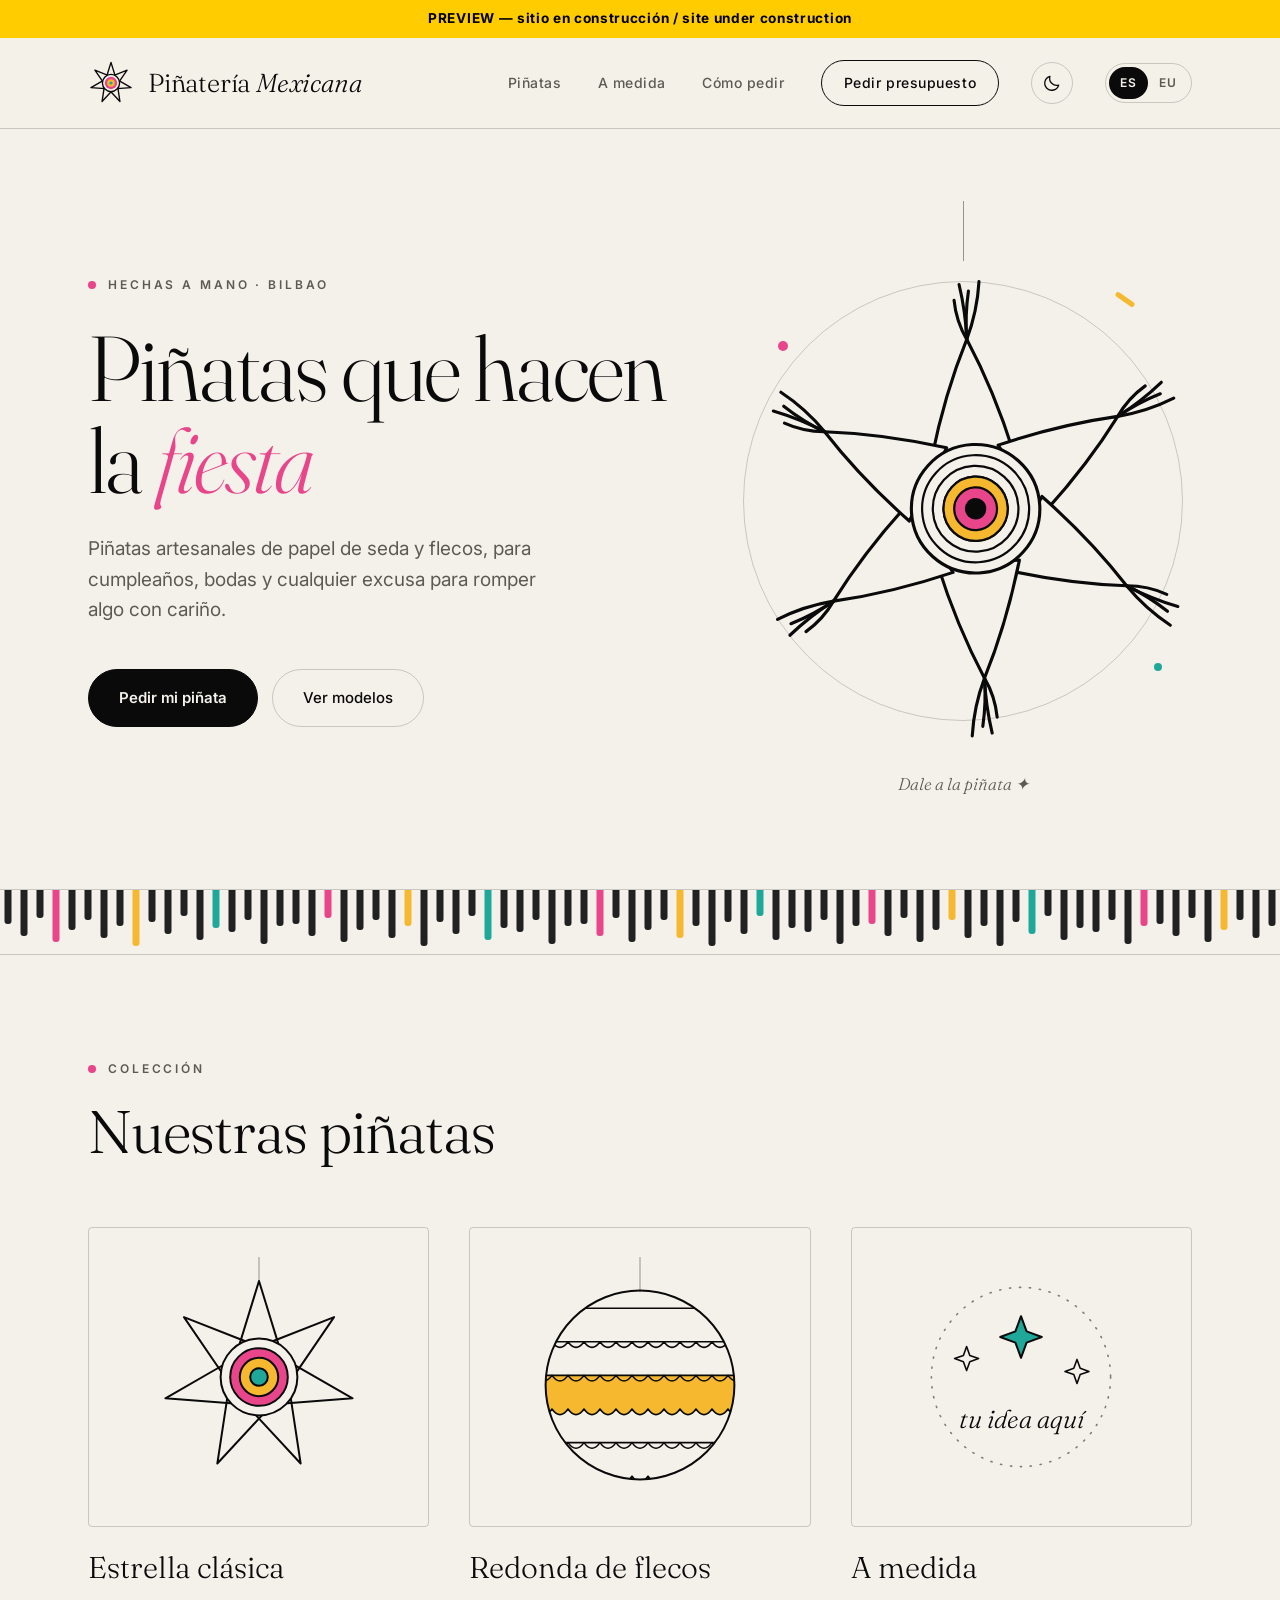
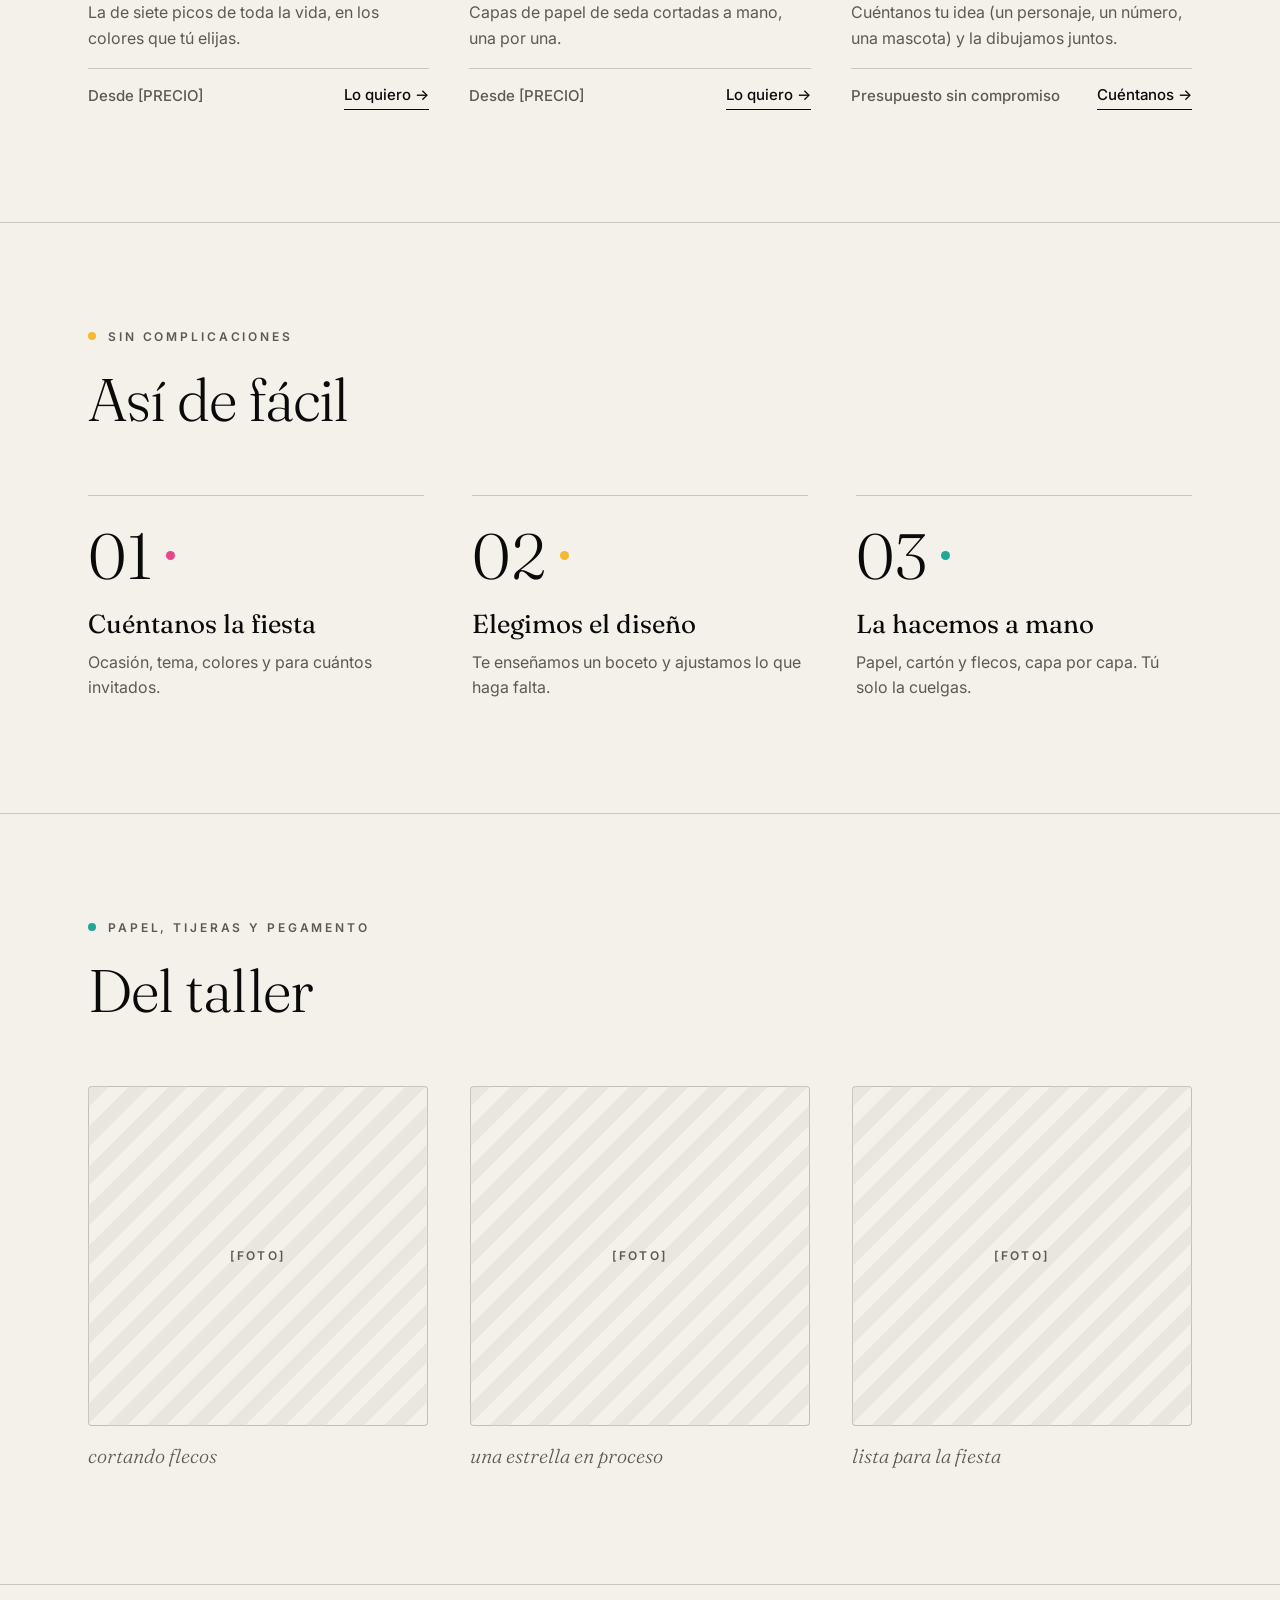
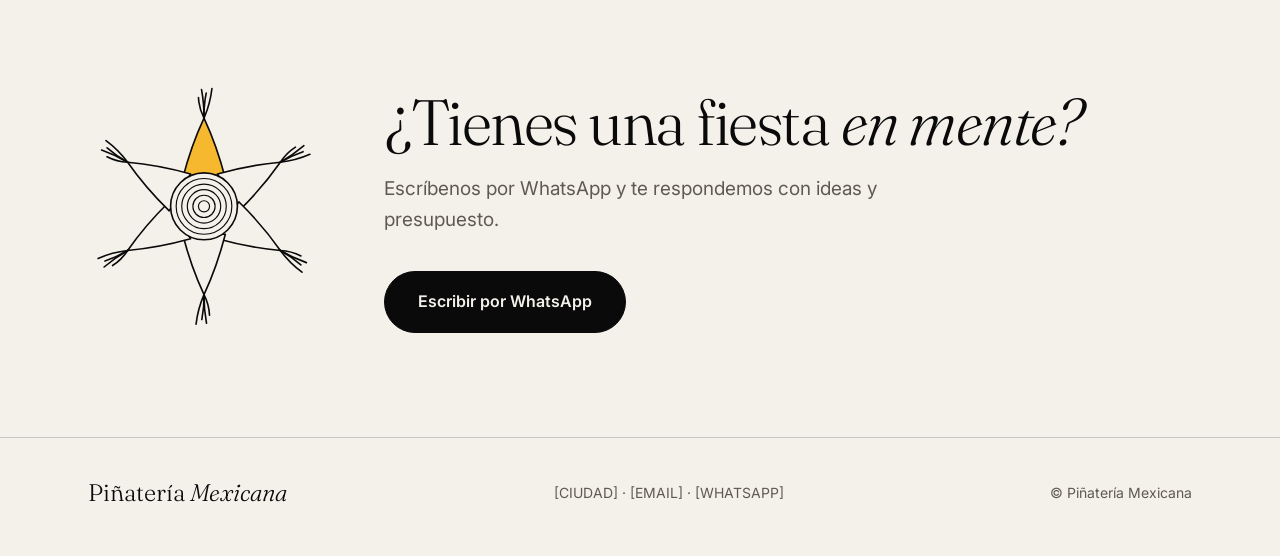
==== index.html @ 23158b3b "chore: default back to light theme, dark stays as opt-in toggle Client asked for the off-white backg" ====
<!DOCTYPE html>
<html lang="es">
<head>
  <meta charset="UTF-8" />
  <meta name="viewport" content="width=device-width, initial-scale=1.0" />
  <!-- PREVIEW: noindex until production domain is live -->
  <meta name="robots" content="noindex, nofollow" />
  <title data-i18n="meta.title">Piñatería Mexicana — Hechas a mano en Bilbao</title>
  <meta name="description" data-i18n-attr="content:meta.description" content="Piñatas artesanales de papel de seda y flecos, para cumpleaños, bodas y cualquier excusa para romper algo con cariño." />
  <link rel="preconnect" href="https://fonts.googleapis.com" />
  <link rel="preconnect" href="https://fonts.gstatic.com" crossorigin />
  <link href="https://fonts.googleapis.com/css2?family=Fraunces:ital,opsz,wght@0,9..144,300;0,9..144,400;1,9..144,300;1,9..144,400&amp;family=Inter:wght@400;500;600&amp;display=swap" rel="stylesheet" />
  <link rel="stylesheet" href="css/style.css" />
  <link rel="stylesheet" href="css/party-cursor.css" />
  <link rel="stylesheet" href="css/theme.css" />
  <meta name="theme-color" content="#f4f1ea" />
  <script src="js/theme.js"></script><!-- in <head> so the saved theme applies before first paint -->
  <link rel="stylesheet" href="css/lang-switch.css" />
</head>
<body>

  <!-- PREVIEW BANNER — remove before production deploy -->
  <div class="preview-banner">
    PREVIEW — sitio en construcción / site under construction
  </div>

  <!-- NAV -->
  <header class="site-header">
    <div class="wrap site-header__inner">
      <a class="brand" href="#inicio">
        <img class="brand__mark" src="img/logo-mark.svg" width="46" height="46" alt="" />
        <span class="brand__name" lang="es">Piñatería <em>Mexicana</em></span>
      </a>
      <div class="lang-switch" role="group" aria-label="Idioma" data-i18n-attr="aria-label:lang.label">
        <button type="button" class="lang-switch__btn" data-lang="es" lang="es" aria-label="Español" aria-pressed="true">ES</button>
        <button type="button" class="lang-switch__btn" data-lang="eu" lang="eu" aria-label="Euskara" aria-pressed="false">EU</button>
      </div>
      <button class="nav-toggle" data-i18n-attr="aria-label:nav.toggle" aria-label="Abrir menú" aria-expanded="false" aria-controls="main-nav">
        <span class="nav-toggle__bar"></span>
        <span class="nav-toggle__bar"></span>
        <span class="nav-toggle__bar"></span>
      </button>
      <nav id="main-nav" class="nav" data-i18n-attr="aria-label:nav.label" aria-label="Principal">
        <a class="nav__link" href="#pinatas" data-i18n="nav.pinatas">Piñatas</a>
        <a class="nav__link" href="#medida" data-i18n="nav.custom">A medida</a>
        <a class="nav__link" href="#como" data-i18n="nav.how">Cómo pedir</a>
        <a class="btn btn--outline" href="#contacto" data-i18n="nav.quote">Pedir presupuesto</a>
      </nav>
    </div>
  </header>

  <main>

    <!-- HERO -->
    <section id="inicio" class="hero">
      <div class="wrap hero__inner">
        <div class="hero__copy">
          <p class="eyebrow"><span class="dot dot--accent"></span><span data-i18n="hero.eyebrow">Hechas a mano · Bilbao</span></p>
          <h1 class="hero__title" data-i18n="hero.title">Piñatas que hacen la <em>fiesta</em></h1>
          <p class="hero__lead" data-i18n="hero.lead">Piñatas artesanales de papel de seda y flecos, para cumpleaños, bodas y cualquier excusa para romper algo con cariño.</p>
          <div class="hero__actions">
            <a class="btn btn--solid" href="#contacto" data-i18n="hero.cta">Pedir mi piñata</a>
            <a class="btn btn--ghost" href="#pinatas" data-i18n="hero.models">Ver modelos</a>
          </div>
        </div>
        <div class="hero__art" aria-hidden="true">
          <div class="hero__ring"></div>
          <div class="hero__string"></div>
          <img class="hero__pinata" src="img/pinata-hero.svg" alt="" />
          <span class="confetti confetti--pink"></span>
          <span class="confetti confetti--yellow"></span>
          <span class="confetti confetti--teal"></span>
        </div>
      </div>
    </section>

    <!-- FLECOS -->
    <div class="fringe" aria-hidden="true">
      <img src="img/flecos.svg" alt="" />
    </div>

    <!-- PRODUCTOS -->
    <section id="pinatas" class="section">
      <div class="wrap">
        <p class="eyebrow"><span class="dot dot--pink"></span><span data-i18n="products.eyebrow">Colección</span></p>
        <h2 class="section__title" data-i18n="products.title">Nuestras piñatas</h2>
        <div class="products">

          <article class="product">
            <div class="product__art"><img src="img/product-estrella.svg" width="240" height="240" data-i18n-attr="alt:product.star.alt" alt="Ilustración de una piñata de estrella de siete picos" /></div>
            <h3 class="product__name" data-i18n="product.star.name">Estrella clásica</h3>
            <p class="product__desc" data-i18n="product.star.desc">La de siete picos de toda la vida, en los colores que tú elijas.</p>
            <div class="product__foot">
              <span class="muted" data-i18n="price.from">Desde [PRECIO]</span>
              <a class="lnk lnk--underline" href="#contacto" data-i18n="product.want">Lo quiero →</a>
            </div>
          </article>

          <article class="product">
            <div class="product__art"><img src="img/product-flecos.svg" width="240" height="240" data-i18n-attr="alt:product.fringe.alt" alt="Ilustración de una piñata redonda de flecos" /></div>
            <h3 class="product__name" data-i18n="product.fringe.name">Redonda de flecos</h3>
            <p class="product__desc" data-i18n="product.fringe.desc">Capas de papel de seda cortadas a mano, una por una.</p>
            <div class="product__foot">
              <span class="muted" data-i18n="price.from">Desde [PRECIO]</span>
              <a class="lnk lnk--underline" href="#contacto" data-i18n="product.want">Lo quiero →</a>
            </div>
          </article>

          <article id="medida" class="product">
            <div class="product__art product__art--inline">
              <svg viewBox="0 0 300 300" aria-hidden="true"><circle cx="150" cy="150" r="112" fill="none" stroke="#F4F1EA" stroke-opacity=".5" stroke-width="2" stroke-dasharray="1.5 11" stroke-linecap="round"></circle><path d="M150 74 l7 19 l19 7 l-19 7 l-7 19 l-7 -19 l-19 -7 l19 -7 Z" fill="#1FA79A" stroke="#F4F1EA" stroke-width="2.5" stroke-linejoin="round"></path><path d="M82 112 l4 11 l11 4 l-11 4 l-4 11 l-4 -11 l-11 -4 l11 -4 Z" fill="none" stroke="#F4F1EA" stroke-width="2" stroke-linejoin="round"></path><path d="M220 128 l4 11 l11 4 l-11 4 l-4 11 l-4 -11 l-11 -4 l11 -4 Z" fill="none" stroke="#F4F1EA" stroke-width="2" stroke-linejoin="round"></path><text data-i18n="product.custom.art" x="150" y="214" text-anchor="middle" font-family="'Fraunces',Georgia,serif" font-style="italic" font-weight="300" font-size="32" fill="#F4F1EA">tu idea aquí</text></svg>
            </div>
            <h3 class="product__name" data-i18n="product.custom.name">A medida</h3>
            <p class="product__desc" data-i18n="product.custom.desc">Cuéntanos tu idea (un personaje, un número, una mascota) y la dibujamos juntos.</p>
            <div class="product__foot">
              <span class="muted" data-i18n="product.custom.note">Presupuesto sin compromiso</span>
              <a class="lnk lnk--underline" href="#contacto" data-i18n="product.custom.cta">Cuéntanos →</a>
            </div>
          </article>

        </div>
      </div>
    </section>

    <!-- COMO PEDIR -->
    <section id="como" class="section section--ruled">
      <div class="wrap">
        <p class="eyebrow"><span class="dot dot--yellow"></span><span data-i18n="how.eyebrow">Sin complicaciones</span></p>
        <h2 class="section__title" data-i18n="how.title">Así de fácil</h2>
        <ol class="steps">
          <li class="step">
            <div class="step__head"><span class="step__num">01</span><span class="dot dot--pink dot--lg"></span></div>
            <h3 class="step__title" data-i18n="how.1.title">Cuéntanos la fiesta</h3>
            <p class="step__desc" data-i18n="how.1.desc">Ocasión, tema, colores y para cuántos invitados.</p>
          </li>
          <li class="step">
            <div class="step__head"><span class="step__num">02</span><span class="dot dot--yellow dot--lg"></span></div>
            <h3 class="step__title" data-i18n="how.2.title">Elegimos el diseño</h3>
            <p class="step__desc" data-i18n="how.2.desc">Te enseñamos un boceto y ajustamos lo que haga falta.</p>
          </li>
          <li class="step">
            <div class="step__head"><span class="step__num">03</span><span class="dot dot--teal dot--lg"></span></div>
            <h3 class="step__title" data-i18n="how.3.title">La hacemos a mano</h3>
            <p class="step__desc" data-i18n="how.3.desc">Papel, cartón y flecos, capa por capa. Tú solo la cuelgas.</p>
          </li>
        </ol>
      </div>
    </section>

    <!-- TALLER -->
    <section id="taller" class="section section--ruled">
      <div class="wrap">
        <p class="eyebrow"><span class="dot dot--teal"></span><span data-i18n="workshop.eyebrow">Papel, tijeras y pegamento</span></p>
        <h2 class="section__title" data-i18n="workshop.title">Del taller</h2>
        <div class="workshop">
          <figure class="shot">
            <div class="shot__ph">[FOTO]</div>
            <figcaption data-i18n="workshop.1">cortando flecos</figcaption>
          </figure>
          <figure class="shot">
            <div class="shot__ph">[FOTO]</div>
            <figcaption data-i18n="workshop.2">una estrella en proceso</figcaption>
          </figure>
          <figure class="shot">
            <div class="shot__ph">[FOTO]</div>
            <figcaption data-i18n="workshop.3">lista para la fiesta</figcaption>
          </figure>
        </div>
      </div>
    </section>

    <!-- CTA -->
    <section id="contacto" class="cta">
      <div class="wrap cta__inner">
        <img class="cta__art" src="img/pinata-cta.svg" alt="" />
        <div class="cta__copy">
          <h2 class="cta__title" data-i18n="cta.title">¿Tienes una fiesta <em>en mente?</em></h2>
          <p class="cta__lead" data-i18n="cta.lead">Escríbenos por WhatsApp y te respondemos con ideas y presupuesto.</p>
          <!-- TODO: point at https://wa.me/<numero> once the WhatsApp number is confirmed; contact form comes with the PHP phase -->
          <a class="btn btn--solid btn--lg" href="#contacto" data-i18n="cta.button">Escribir por WhatsApp</a>
        </div>
      </div>
    </section>

  </main>

  <!-- FOOTER -->
  <footer class="site-footer">
    <div class="wrap site-footer__inner">
      <span class="site-footer__brand" lang="es">Piñatería <em>Mexicana</em></span>
      <span>[CIUDAD] · [EMAIL] · [WHATSAPP]</span>
      <span>&copy; Piñatería Mexicana</span>
    </div>
  </footer>

  <script src="js/main.js"></script>
  <script src="js/lang/es.js"></script>
  <script src="js/lang/eu.js"></script>
  <script src="js/i18n.js"></script>
  <script src="js/party-cursor.js"></script>
</body>
</html>
---- css/style.css ----
/* pinatas_landing — styles
   Translated from the "Landing page" board of the Piñata Paper & Fringe design canvas. */

:root {
  /* Light "paper" theme is the default; dark is opt-in via
     <html data-theme="dark"> (see js/theme.js + css/theme.css). */
  color-scheme: light;
  --bg: #f4f1ea;
  --ink: #0a0a0b;
  --muted: #5e5a53;
  --line: rgba(10, 10, 11, 0.18);
  --header-bg: rgba(244, 241, 234, 0.78);
  --header-bg-scrolled: rgba(244, 241, 234, 0.94);
  --stripe: rgba(10, 10, 11, 0.045);

  --pink: #e8458b;
  --yellow: #f5b82e;
  --teal: #1fa79a;
  --accent: var(--pink); /* tweakable: pink | yellow | teal | #7b5cd6 */

  --serif: "Fraunces", Georgia, serif;
  --sans: "Inter", sans-serif;

  --gutter: 48px;
  --maxw: 1200px;
}

:root[data-theme="dark"] {
  color-scheme: dark;
  --bg: #0a0a0b;
  --ink: #f4f1ea;
  --muted: #a6a29a;
  --line: rgba(244, 241, 234, 0.18);
  --header-bg: rgba(10, 10, 11, 0.72);
  --header-bg-scrolled: rgba(10, 10, 11, 0.92);
  --stripe: rgba(244, 241, 234, 0.04);
}

*, *::before, *::after {
  box-sizing: border-box;
  margin: 0;
  padding: 0;
}

html {
  -webkit-text-size-adjust: 100%;
}

@media (prefers-reduced-motion: no-preference) {
  html { scroll-behavior: smooth; }
}

body {
  background: var(--bg);
  color: var(--ink);
  font-family: var(--sans);
  font-size: 17px;
  line-height: 1.6;
  overflow-x: hidden;
  -webkit-font-smoothing: antialiased;
}

img, svg { display: block; }
a { color: inherit; }
em { font-style: italic; }
ol { list-style: none; }

:focus-visible {
  outline: 2px solid var(--accent);
  outline-offset: 3px;
}

::selection {
  background: var(--ink);
  color: var(--bg);
}

.wrap {
  max-width: var(--maxw);
  margin: 0 auto;
  padding-left: var(--gutter);
  padding-right: var(--gutter);
}

.muted { color: var(--muted); }

/* Preview banner — remove on production deploy */
.preview-banner {
  background: #ffcc00;
  color: #000;
  text-align: center;
  padding: 0.5rem;
  font-size: 0.85rem;
  font-weight: bold;
  letter-spacing: 0.05em;
}

/* ---------- Buttons & links ---------- */

.btn {
  display: inline-block;
  text-decoration: none;
  border-radius: 999px;
  border: 1px solid transparent;
  transition: opacity 0.15s ease;
}
.btn:hover { opacity: 0.78; }

.btn--solid {
  background: var(--ink);
  border-color: var(--ink);
  color: var(--bg);
  font-weight: 600;
  font-size: 15px;
  padding: 16px 30px;
}
.btn--solid.btn--lg {
  font-size: 16px;
  padding: 17px 33px;
}
.btn--ghost {
  border-color: var(--line);
  color: var(--ink);
  font-weight: 500;
  font-size: 15px;
  padding: 16px 30px;
}
.btn--outline {
  border-color: var(--ink);
  color: var(--ink);
  padding: 11px 22px;
}

.lnk { text-decoration: none; }
.lnk:hover { color: var(--ink); }
.lnk--underline {
  border-bottom: 1px solid var(--ink);
  padding-bottom: 2px;
}

/* ---------- Small shared bits ---------- */

.eyebrow {
  display: flex;
  align-items: center;
  gap: 12px;
  font-weight: 600;
  font-size: 12px;
  letter-spacing: 0.24em;
  text-transform: uppercase;
  color: var(--muted);
}

.dot {
  flex: none;
  width: 8px;
  height: 8px;
  border-radius: 50%;
}
.dot--lg { width: 9px; height: 9px; }
.dot--accent { background: var(--accent); }
.dot--pink { background: var(--pink); }
.dot--yellow { background: var(--yellow); }
.dot--teal { background: var(--teal); }

/* ---------- Header / nav ---------- */

.site-header {
  position: sticky;
  top: 0;
  z-index: 100;
  border-bottom: 1px solid var(--line);
  background: var(--header-bg);
  backdrop-filter: blur(14px) saturate(160%);
  -webkit-backdrop-filter: blur(14px) saturate(160%);
  transition: background 0.3s ease, box-shadow 0.3s ease;
}
.site-header.is-scrolled {
  background: var(--header-bg-scrolled);
  box-shadow: 0 1px 0 var(--line);
}

.nav-toggle { display: none; }

.site-header__inner {
  padding-top: 22px;
  padding-bottom: 22px;
  display: flex;
  flex-wrap: wrap;
  align-items: center;
  justify-content: space-between;
  gap: 16px 32px;
}

.brand {
  display: flex;
  align-items: center;
  gap: 14px;
  text-decoration: none;
}
.brand__mark { width: 46px; height: 46px; }
.brand__name {
  font-family: var(--serif);
  font-weight: 300;
  font-size: 26px;
  line-height: 1;
  letter-spacing: -0.2px;
}

.nav {
  display: flex;
  flex-wrap: wrap;
  align-items: center;
  gap: 8px 36px;
  font-weight: 500;
  font-size: 14px;
  letter-spacing: 0.04em;
}
.nav__link {
  text-decoration: none;
  color: var(--muted);
  padding: 10px 0;
}
.nav__link:hover { color: var(--ink); }

/* ---------- Hero ---------- */

.hero__inner {
  padding-top: 72px;
  padding-bottom: 88px;
  display: flex;
  flex-wrap: wrap;
  align-items: center;
  gap: 48px;
}

.hero__copy {
  flex: 1 1 520px;
  min-width: 0;
}

.hero__title {
  margin: 28px 0;
  font-family: var(--serif);
  font-weight: 300;
  font-size: clamp(52px, 7.2vw, 92px);
  line-height: 1;
  letter-spacing: -2px;
}
.hero__title em { color: var(--accent); }

.hero__lead {
  margin-bottom: 44px;
  max-width: 470px;
  font-size: 19px;
  color: var(--muted);
}

.hero__actions {
  display: flex;
  flex-wrap: wrap;
  gap: 14px;
}

.hero__art {
  flex: 1 1 380px;
  min-width: min(320px, 100%);
  position: relative;
  height: 600px;
  display: flex;
  align-items: center;
  justify-content: center;
}

.hero__ring {
  position: absolute;
  left: 50%;
  top: 50%;
  width: 440px;
  height: 440px;
  max-width: 100%;
  transform: translate(-50%, -50%);
  border-radius: 50%;
  border: 1px solid var(--line);
}

.hero__string {
  position: absolute;
  left: 50%;
  top: 0;
  width: 1px;
  height: 60px;
  background: var(--ink);
  opacity: 0.4;
}

.hero__pinata {
  position: relative;
  height: 500px;
  width: auto;
  margin-top: 34px;
  transform: rotate(-3deg);
  transform-origin: 50% 0;
}

.confetti { position: absolute; }
.confetti--pink {
  left: 44px;
  top: 140px;
  width: 10px;
  height: 10px;
  border-radius: 50%;
  background: var(--pink);
}
.confetti--yellow {
  right: 56px;
  top: 96px;
  width: 22px;
  height: 5px;
  border-radius: 3px;
  background: var(--yellow);
  transform: rotate(35deg);
}
.confetti--teal {
  right: 30px;
  bottom: 130px;
  width: 8px;
  height: 8px;
  border-radius: 50%;
  background: var(--teal);
}

/* ---------- Fringe divider ---------- */

.fringe {
  line-height: 0;
  border-top: 1px solid var(--line);
  border-bottom: 1px solid var(--line);
}
.fringe img {
  width: 100%;
  height: 64px;
}

/* ---------- Sections ---------- */

.section { padding: 104px 0 112px; }
.section--ruled { border-top: 1px solid var(--line); }

.section__title {
  margin: 22px 0 64px;
  font-family: var(--serif);
  font-weight: 300;
  font-size: clamp(40px, 4.7vw, 60px);
  line-height: 1.05;
  letter-spacing: -1px;
}

/* Products */

.products {
  display: grid;
  grid-template-columns: repeat(auto-fit, minmax(min(300px, 100%), 1fr));
  gap: 40px;
}

.product {
  display: flex;
  flex-direction: column;
  gap: 16px;
}

.product__art {
  height: 300px;
  border: 1px solid var(--line);
  border-radius: 4px;
  display: flex;
  align-items: center;
  justify-content: center;
  overflow: hidden;
}
.product__art img,
.product__art svg {
  width: 240px;
  height: 240px;
}

.product__name {
  margin-top: 8px;
  font-family: var(--serif);
  font-weight: 300;
  font-size: 30px;
  line-height: 1.1;
}

.product__desc {
  flex: 1;
  color: var(--muted);
  font-size: 16px;
}

.product__foot {
  display: flex;
  flex-wrap: wrap;
  align-items: center;
  justify-content: space-between;
  gap: 12px;
  font-weight: 500;
  font-size: 15px;
  padding-top: 14px;
  border-top: 1px solid var(--line);
}

/* How to order */

.steps {
  display: grid;
  grid-template-columns: repeat(auto-fit, minmax(min(260px, 100%), 1fr));
  gap: 48px;
}

.step {
  border-top: 1px solid var(--line);
  padding-top: 28px;
}
.step__head {
  display: flex;
  align-items: center;
  gap: 14px;
  margin-bottom: 22px;
}
.step__num {
  font-family: var(--serif);
  font-weight: 300;
  font-size: 64px;
  line-height: 1;
}
.step__title {
  margin-bottom: 10px;
  font-family: var(--serif);
  font-weight: 400;
  font-size: 26px;
  line-height: 1.15;
}
.step__desc {
  color: var(--muted);
  font-size: 16px;
}

/* Workshop */

.workshop {
  display: flex;
  flex-wrap: wrap;
  justify-content: space-between;
  gap: 40px;
}

.shot {
  width: 340px;
  max-width: 100%;
}
.shot__ph {
  aspect-ratio: 1;
  border: 1px solid var(--line);
  border-radius: 4px;
  background: repeating-linear-gradient(
    135deg,
    var(--stripe) 0 14px,
    transparent 14px 28px
  );
  display: flex;
  align-items: center;
  justify-content: center;
  font-weight: 600;
  font-size: 12px;
  letter-spacing: 0.2em;
  color: var(--muted);
}
.shot figcaption {
  margin-top: 14px;
  font-family: var(--serif);
  font-style: italic;
  font-weight: 300;
  font-size: 20px;
  color: var(--muted);
}

/* ---------- CTA ---------- */

.cta { border-top: 1px solid var(--line); }

.cta__inner {
  padding-top: 96px;
  padding-bottom: 96px;
  display: flex;
  flex-wrap: wrap;
  align-items: center;
  gap: 48px 64px;
}

.cta__art {
  flex: none;
  height: 260px;
  width: auto;
}

.cta__copy {
  flex: 1 1 420px;
  min-width: 0;
}

.cta__title {
  margin-bottom: 20px;
  font-family: var(--serif);
  font-weight: 300;
  font-size: clamp(42px, 5vw, 64px);
  line-height: 1.02;
  letter-spacing: -1.5px;
}

.cta__lead {
  margin-bottom: 36px;
  max-width: 520px;
  font-size: 19px;
  color: var(--muted);
}

/* ---------- Footer ---------- */

.site-footer { border-top: 1px solid var(--line); }

.site-footer__inner {
  padding-top: 36px;
  padding-bottom: 44px;
  display: flex;
  flex-wrap: wrap;
  align-items: center;
  justify-content: space-between;
  gap: 16px 32px;
  font-size: 14px;
  color: var(--muted);
}
.site-footer__brand {
  font-family: var(--serif);
  font-weight: 300;
  font-size: 24px;
  color: var(--ink);
}

/* ---------- Small screens ---------- */

@media (max-width: 640px) {
  :root { --gutter: 24px; }

  .nav-toggle {
    display: flex;
    flex-direction: column;
    justify-content: space-between;
    width: 28px;
    height: 20px;
    background: none;
    border: none;
    cursor: pointer;
    padding: 0;
    z-index: 101;
  }
  .nav-toggle__bar {
    display: block;
    width: 100%;
    height: 2px;
    background: var(--ink);
    border-radius: 2px;
    transition: transform 0.25s ease, opacity 0.2s ease;
    transform-origin: center;
  }
  .nav-toggle[aria-expanded="true"] .nav-toggle__bar:nth-child(1) {
    transform: translateY(9px) rotate(45deg);
  }
  .nav-toggle[aria-expanded="true"] .nav-toggle__bar:nth-child(2) {
    opacity: 0;
    transform: scaleX(0);
  }
  .nav-toggle[aria-expanded="true"] .nav-toggle__bar:nth-child(3) {
    transform: translateY(-9px) rotate(-45deg);
  }

  #main-nav {
    display: flex;
    flex-direction: column;
    align-items: flex-start;
    gap: 4px;
    width: 100%;
    max-height: 0;
    overflow: hidden;
    transition: max-height 0.35s cubic-bezier(0.4, 0, 0.2, 1), padding 0.35s ease;
    padding: 0;
    border-top: 1px solid transparent;
  }
  #main-nav.is-open {
    max-height: 320px;
    padding: 16px 0 8px;
    border-top-color: var(--line);
  }
  #main-nav .nav__link {
    font-size: 18px;
    padding: 10px 0;
  }
  #main-nav .btn--outline {
    margin-top: 8px;
    align-self: stretch;
    text-align: center;
  }

  .hero__inner { padding-top: 48px; padding-bottom: 64px; }
  .hero__art { height: 460px; }
  .hero__ring { width: 320px; height: 320px; }
  .hero__pinata { height: 360px; margin-top: 24px; }
  .confetti--pink { left: 12px; }
  .confetti--yellow { right: 16px; }
  .confetti--teal { right: 8px; }

  .section { padding: 72px 0 80px; }
  .section__title { margin-bottom: 40px; }
  .cta__inner { padding-top: 64px; padding-bottom: 64px; }
}
---- css/party-cursor.css ----
/* Party cursor + piñata stick — EXPERIMENT (feat/pinata-stick-cursor).
   Pairs with js/party-cursor.js. To remove: delete this file, the JS file,
   img/cursor-*.svg and the two tags in index.html. */

/* ---------- Custom cursors (mouse only; JS adds body.party-on) ---------- */

body.party-on:not(.party-native),
body.party-on:not(.party-native) * {
  cursor: none !important;
}

.party-cone,
.party-stick {
  position: fixed;
  left: 0;
  top: 0;
  z-index: 9999;
  pointer-events: none;
  opacity: 0;
  transition: opacity 0.12s;
  will-change: transform;
}

/* party cone: hotspot is the pompom at the tip */
.party-cone img {
  position: absolute;
  left: -22px;
  top: -5px;
  max-width: none;
  transition: scale 0.15s;
}
.party-cone.is-hot img { scale: 1.2; }

body.party-on .party-cone { opacity: 1; }
body.party-on.party-zone .party-cone { opacity: 0; }

/* stick: hotspot is the head; the swing pivots around the grip */
.party-stick__swing {
  position: absolute;
  left: 0;
  top: 152px;
  width: 0;
  height: 0;
  transform-origin: 0 0;
}
.party-stick__swing img {
  position: absolute;
  left: -20px;
  top: -170px;
  max-width: none;
}

body.party-on.party-zone .party-stick,
.party-stick.is-flash { opacity: 1; }

body.party-on.party-native .party-cone,
body.party-on.party-native .party-stick { opacity: 0; }

/* ---------- Hero piñata ---------- */

.hero__art {
  touch-action: pan-y; /* vertical swipes still scroll; horizontal swipes hit */
  -webkit-user-select: none;
  user-select: none;
  -webkit-tap-highlight-color: transparent;
}
.hero__pinata { -webkit-user-drag: none; }
.hero__pinata.is-burst {
  opacity: 0;
  scale: 1.25;
  transition: opacity 0.18s ease-out, scale 0.18s ease-out;
}

.hero__hint {
  position: absolute;
  left: 50%;
  bottom: 4px;
  transform: translateX(-50%);
  font-family: var(--serif);
  font-style: italic;
  font-weight: 300;
  font-size: 17px;
  white-space: nowrap;
  color: var(--muted);
  pointer-events: none;
  transition: opacity 0.4s;
}
.hero__hint.is-hidden { opacity: 0; }

/* ---------- FX ---------- */

.party-fx {
  position: fixed;
  inset: 0;
  width: 100%;
  height: 100%;
  z-index: 9998;
  pointer-events: none;
}

.party-pop {
  position: fixed;
  z-index: 9998;
  pointer-events: none;
  font-family: var(--serif);
  font-style: italic;
  font-weight: 400;
  font-size: 28px;
  line-height: 1;
  white-space: nowrap;
}
---- css/theme.css ----
/* Light / dark theme — toggle button and art adjustments.
   Palettes live in css/style.css (:root and :root[data-theme="dark"]);
   js/theme.js sets data-theme and builds the button. */

/* ---------- Toggle button ---------- */

.site-header__inner .brand { margin-right: auto; }

.theme-toggle {
  flex: none;
  order: 2; /* desktop: after the nav; mobile resets this below */
  width: 42px;
  height: 42px;
  display: inline-flex;
  align-items: center;
  justify-content: center;
  border: 1px solid var(--line);
  border-radius: 50%;
  background: transparent;
  color: var(--ink);
  cursor: pointer;
  transition: border-color 0.15s ease, background-color 0.15s ease;
}
.theme-toggle:hover { border-color: var(--ink); }
.theme-toggle svg { display: block; }

/* the party cursor hides the native cursor site-wide; keep the button usable */
body.party-on .theme-toggle { cursor: none; }

@media (max-width: 640px) {
  .theme-toggle { order: 0; width: 38px; height: 38px; }
  /* brand + toggle + burger must share one row on a 360-390px phone */
  .site-header__inner { column-gap: 14px; }
  .brand { gap: 10px; }
  .brand__mark { width: 38px; height: 38px; }
  .brand__name { font-size: 20px; }
}

/* ---------- Colour fade when switching ---------- */

.theme-fading,
.theme-fading *,
.theme-fading *::before,
.theme-fading *::after {
  transition: background-color 0.3s ease, color 0.3s ease,
              border-color 0.3s ease, fill 0.3s ease, stroke 0.3s ease !important;
}

/* ---------- Illustrations on paper ----------
   The SVG art is drawn for dark (cream lines, near-black fills) and is loaded
   through <img>, which can't read the theme variables. img/light/ holds the
   same files with cream and near-black swapped (accent colours untouched);
   on light we swap them in with CSS. Keep both folders in step when adding art. */

:root:not([data-theme="dark"]) img[src$="img/cursor-cone.svg"] { content: url("../img/light/cursor-cone.svg"); }
:root:not([data-theme="dark"]) img[src$="img/cursor-stick.svg"] { content: url("../img/light/cursor-stick.svg"); }
:root:not([data-theme="dark"]) img[src$="img/flecos.svg"] { content: url("../img/light/flecos.svg"); }
:root:not([data-theme="dark"]) img[src$="img/logo-mark.svg"] { content: url("../img/light/logo-mark.svg"); }
:root:not([data-theme="dark"]) img[src$="img/pinata-cta.svg"] { content: url("../img/light/pinata-cta.svg"); }
:root:not([data-theme="dark"]) img[src$="img/pinata-hero.svg"] { content: url("../img/light/pinata-hero.svg"); }
:root:not([data-theme="dark"]) img[src$="img/product-estrella.svg"] { content: url("../img/light/product-estrella.svg"); }
:root:not([data-theme="dark"]) img[src$="img/product-flecos.svg"] { content: url("../img/light/product-flecos.svg"); }

/* the inline "A medida" star uses hard-coded cream strokes/text */
:root:not([data-theme="dark"]) .product__art--inline [stroke="#F4F1EA"] { stroke: var(--ink); }
:root:not([data-theme="dark"]) .product__art--inline text[fill="#F4F1EA"] { fill: var(--ink); }
---- css/lang-switch.css ----
/* Language switch (ES | EU). Self-contained; colours come from the site tokens. */

.lang-switch {
  display: inline-flex;
  align-items: center;
  border: 1px solid var(--line);
  border-radius: 999px;
  padding: 3px;
  order: 3; /* brand, nav, switch */
}
.lang-switch__btn {
  font: inherit;
  font-size: 12px;
  font-weight: 600;
  letter-spacing: 0.08em;
  color: var(--muted);
  background: none;
  border: none;
  border-radius: 999px;
  padding: 6px 11px;
  cursor: pointer;
  transition: color 0.15s ease, background 0.15s ease;
}
.lang-switch__btn:hover { color: var(--ink); }
.lang-switch__btn[aria-pressed="true"] {
  background: var(--ink);
  color: var(--bg);
}
.lang-switch__btn:focus-visible {
  outline: 2px solid var(--accent);
  outline-offset: 2px;
}

/* Header order on desktop: brand | nav | theme toggle | language switch.
   (css/theme.css gives the theme toggle order 2.) */

@media (max-width: 640px) {
  /* brand | language | theme | hamburger share one row; nav drops below.
     The switch shrinks to one round button showing the OTHER language. */
  .lang-switch { order: 0; padding: 0; width: 38px; height: 38px; justify-content: center; }
  .lang-switch__btn { font-size: 11px; padding: 0; width: 100%; height: 100%; color: var(--ink); }
  .lang-switch__btn[aria-pressed="true"] { display: none; }
  .site-header__inner { column-gap: 10px; }
  .brand__name { font-size: 18px; }
}

@media (max-width: 400px) {
  .site-header__inner { column-gap: 8px; }
  .brand { gap: 8px; }
  .brand__name { font-size: 16px; }
}
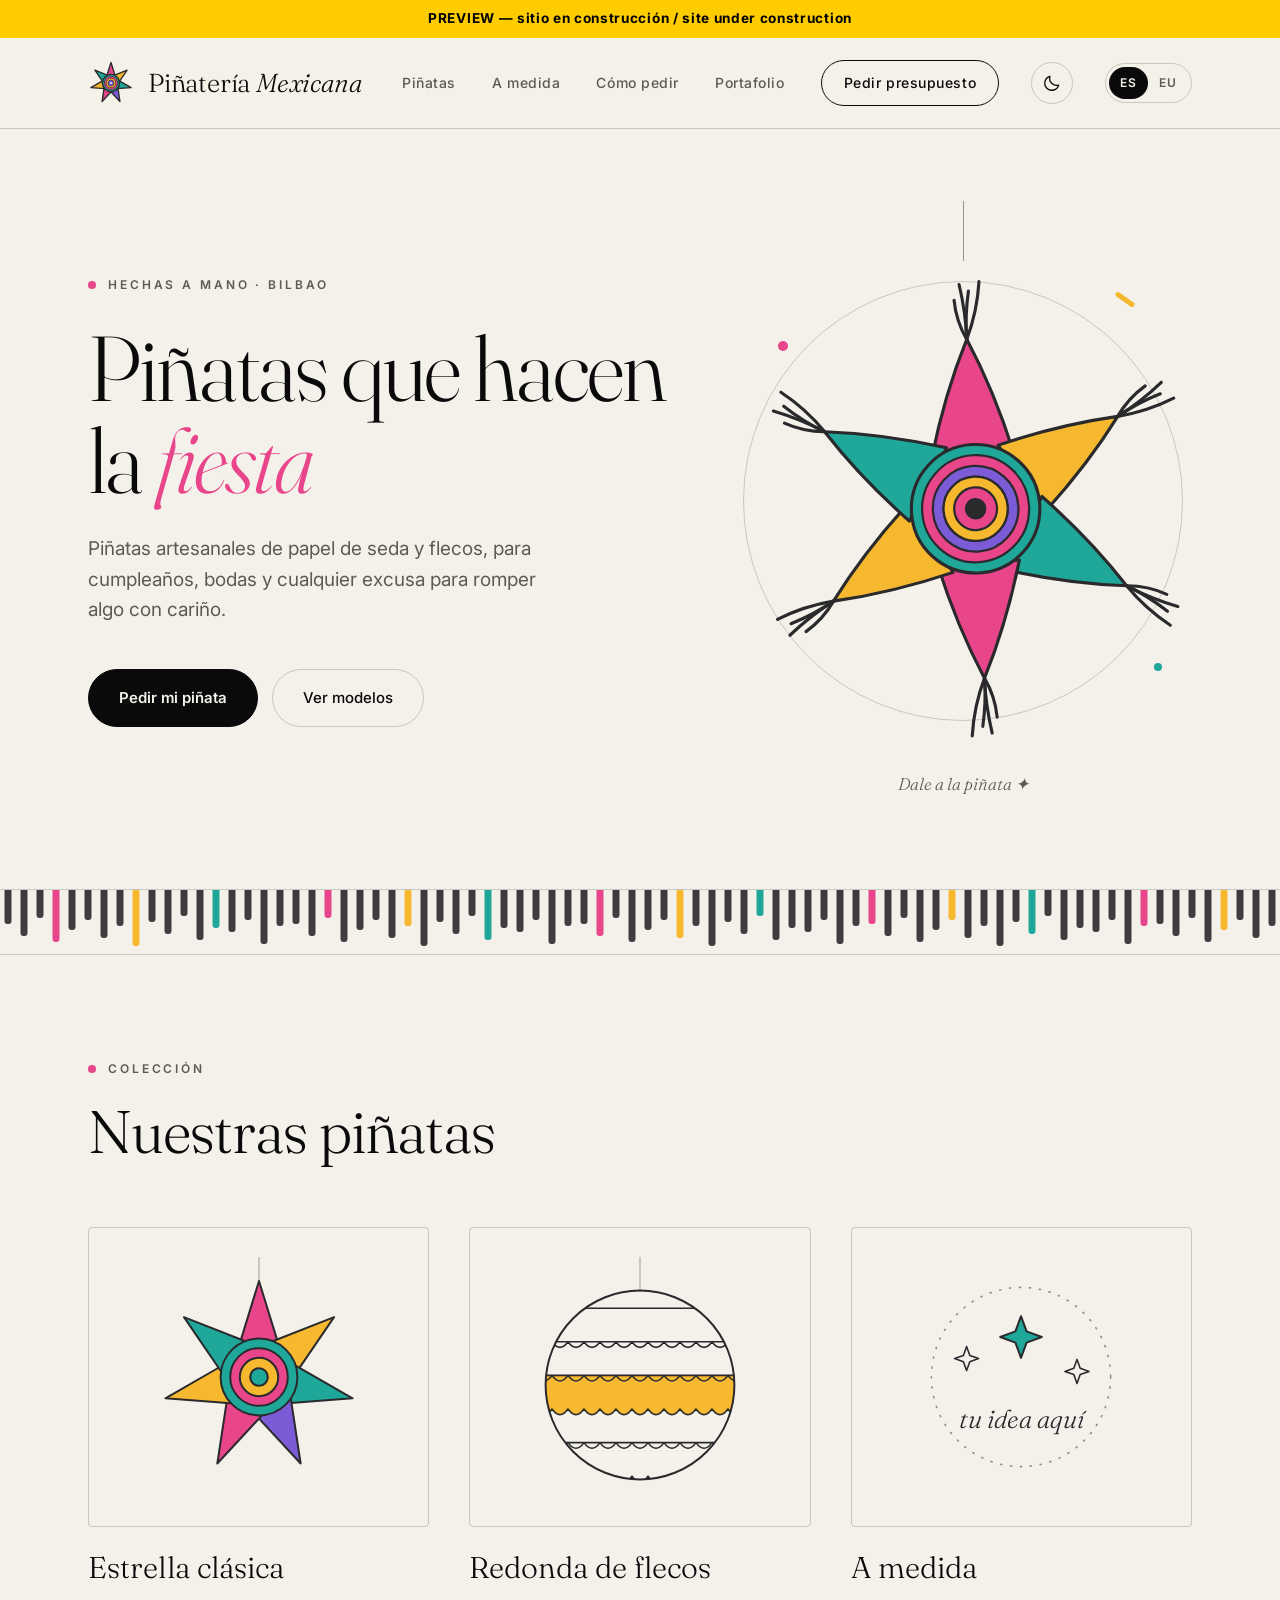
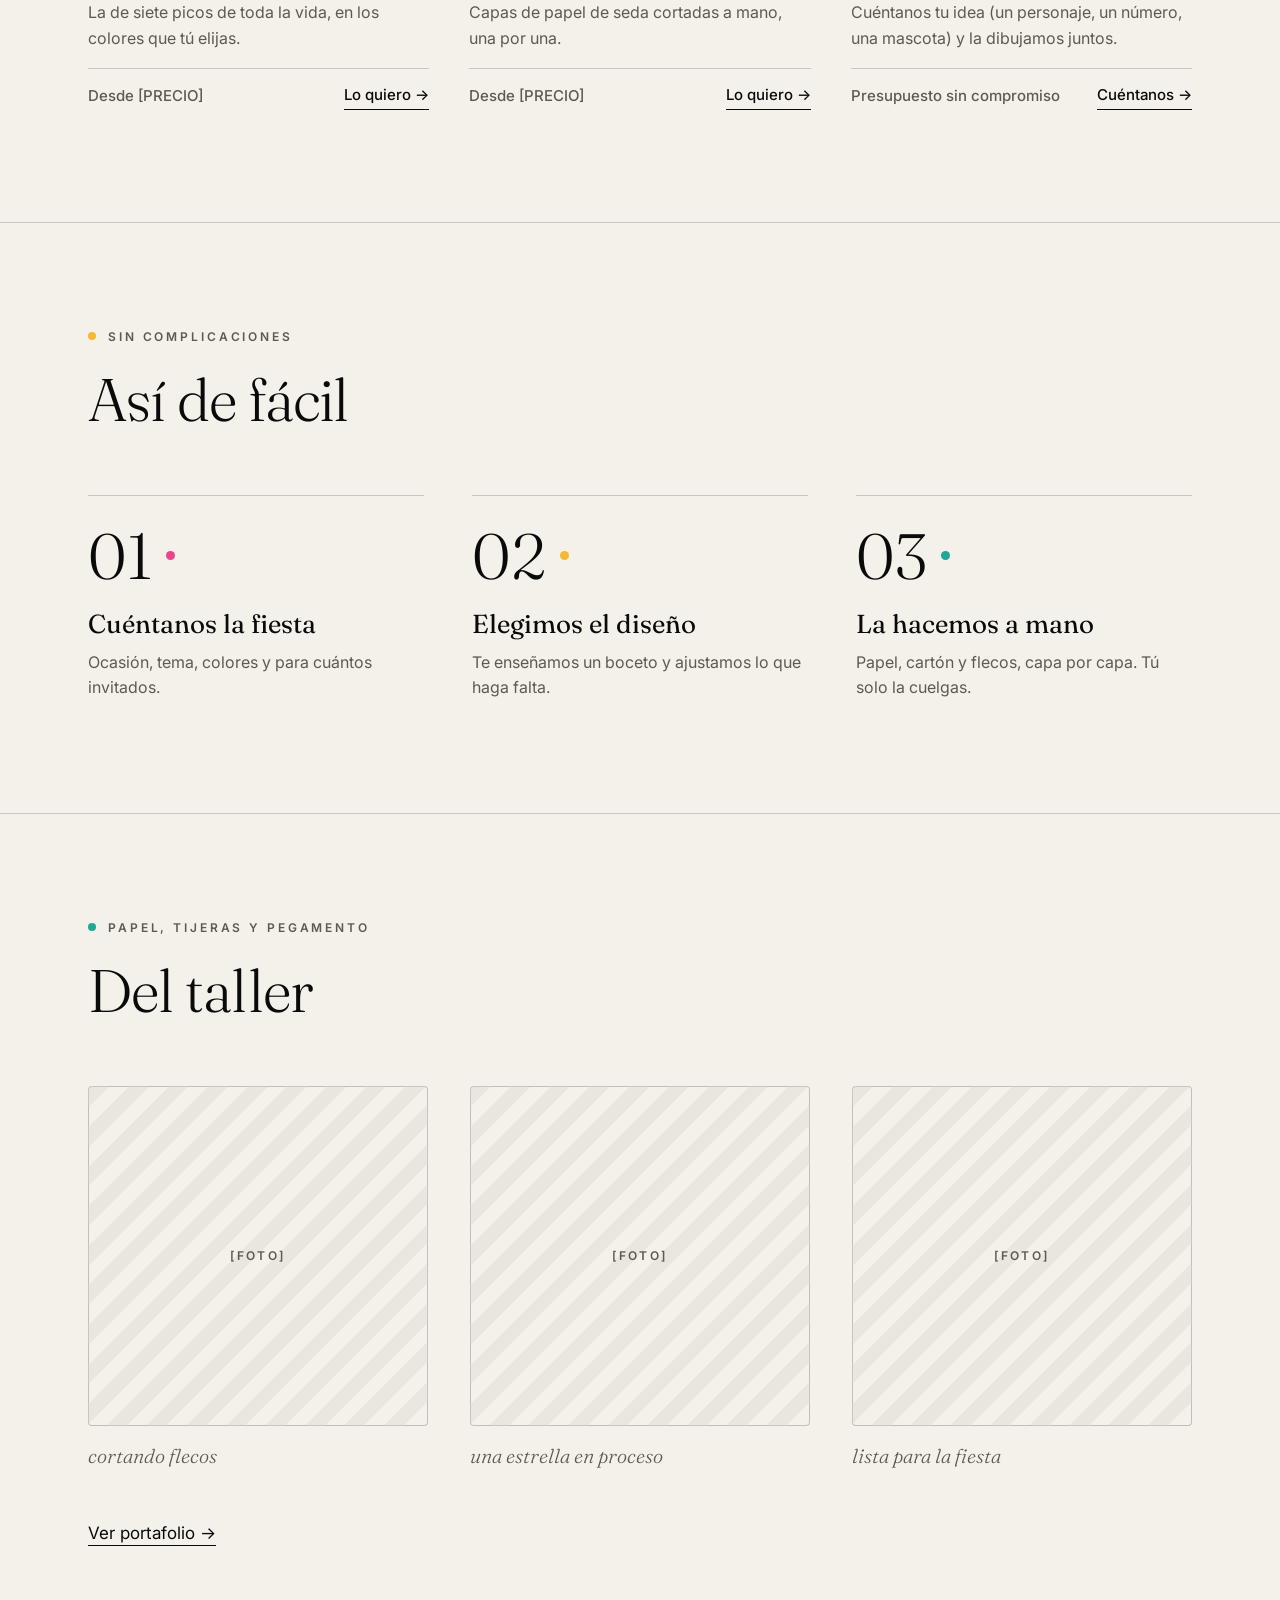
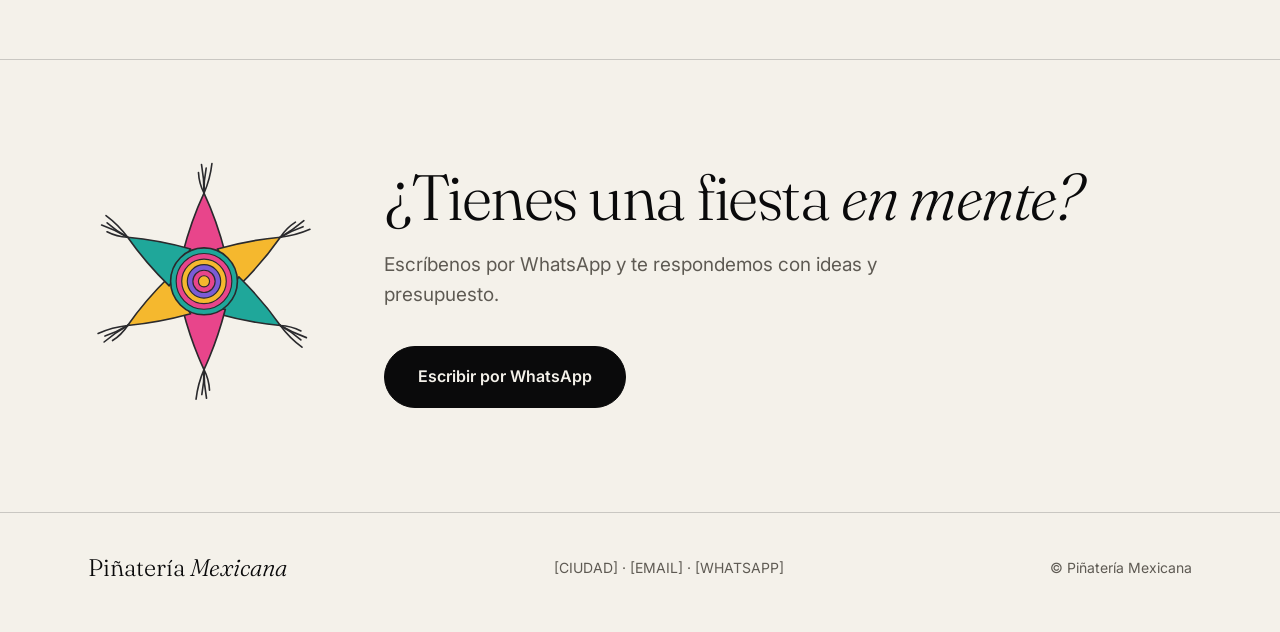
==== commit 78c12f02: "feat: add portfolio page with photo grid and lightbox New portafolio.html with six client photos in " ====
--- a/index.html
+++ b/index.html
@@ -44,6 +44,7 @@
         <a class="nav__link" href="#pinatas" data-i18n="nav.pinatas">Piñatas</a>
         <a class="nav__link" href="#medida" data-i18n="nav.custom">A medida</a>
         <a class="nav__link" href="#como" data-i18n="nav.how">Cómo pedir</a>
+        <a class="nav__link" href="portafolio.html" data-i18n="nav.portfolio">Portafolio</a>
         <a class="btn btn--outline" href="#contacto" data-i18n="nav.quote">Pedir presupuesto</a>
       </nav>
     </div>
@@ -166,6 +167,7 @@
             <figcaption data-i18n="workshop.3">lista para la fiesta</figcaption>
           </figure>
         </div>
+        <p class="workshop__more"><a class="lnk lnk--underline" href="portafolio.html" data-i18n="workshop.more">Ver portafolio →</a></p>
       </div>
     </section>
 
--- a/css/style.css
+++ b/css/style.css
@@ -44,6 +44,10 @@
 
 html {
   -webkit-text-size-adjust: 100%;
+  /* Sticky header height; main.js keeps this in sync with the real value.
+     Anchor jumps stop just below the header instead of under it. */
+  --header-h: 100px;
+  scroll-padding-top: var(--header-h);
 }
 
 @media (prefers-reduced-motion: no-preference) {
@@ -222,6 +226,12 @@
   padding: 10px 0;
 }
 .nav__link:hover { color: var(--ink); }
+
+/* the nav grew a fifth item; tighten the bar so it keeps to one row on small laptops */
+@media (max-width: 1180px) {
+  .site-header__inner { column-gap: 20px; }
+  .nav { column-gap: 22px; }
+}
 
 /* ---------- Hero ---------- */
 
@@ -477,6 +487,8 @@
   letter-spacing: 0.2em;
   color: var(--muted);
 }
+.workshop__more { margin-top: 48px; }
+
 .shot figcaption {
   margin-top: 14px;
   font-family: var(--serif);
--- a/css/theme.css
+++ b/css/theme.css
@@ -49,7 +49,7 @@
 /* ---------- Illustrations on paper ----------
    The SVG art is drawn for dark (cream lines, near-black fills) and is loaded
    through <img>, which can't read the theme variables. img/light/ holds the
-   same files with cream and near-black swapped (accent colours untouched);
+   same files with cream swapped for a very dark grey (#2A2A2D, softer than pure black) (accent colours untouched);
    on light we swap them in with CSS. Keep both folders in step when adding art. */
 
 :root:not([data-theme="dark"]) img[src$="img/cursor-cone.svg"] { content: url("../img/light/cursor-cone.svg"); }
@@ -62,5 +62,5 @@
 :root:not([data-theme="dark"]) img[src$="img/product-flecos.svg"] { content: url("../img/light/product-flecos.svg"); }
 
 /* the inline "A medida" star uses hard-coded cream strokes/text */
-:root:not([data-theme="dark"]) .product__art--inline [stroke="#F4F1EA"] { stroke: var(--ink); }
-:root:not([data-theme="dark"]) .product__art--inline text[fill="#F4F1EA"] { fill: var(--ink); }
+:root:not([data-theme="dark"]) .product__art--inline [stroke="#F4F1EA"] { stroke: #2A2A2D; }
+:root:not([data-theme="dark"]) .product__art--inline text[fill="#F4F1EA"] { fill: #2A2A2D; }
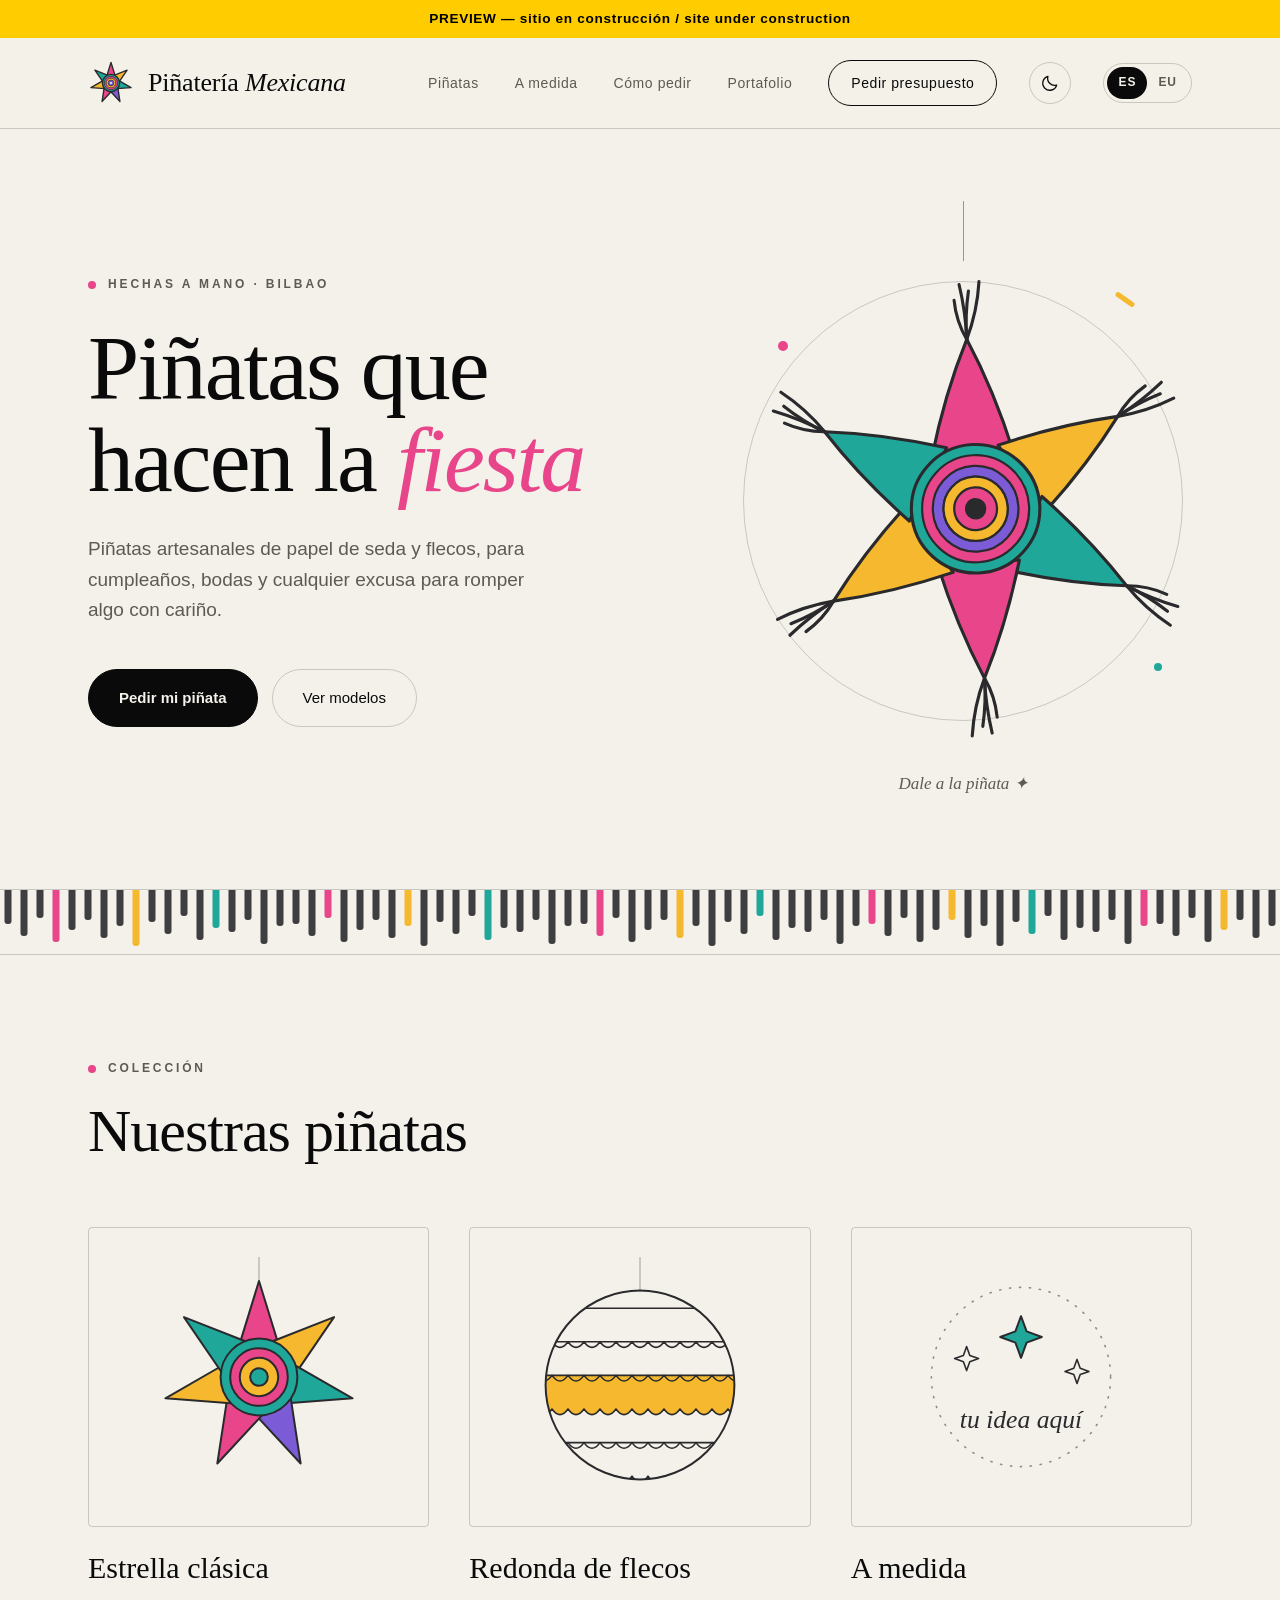
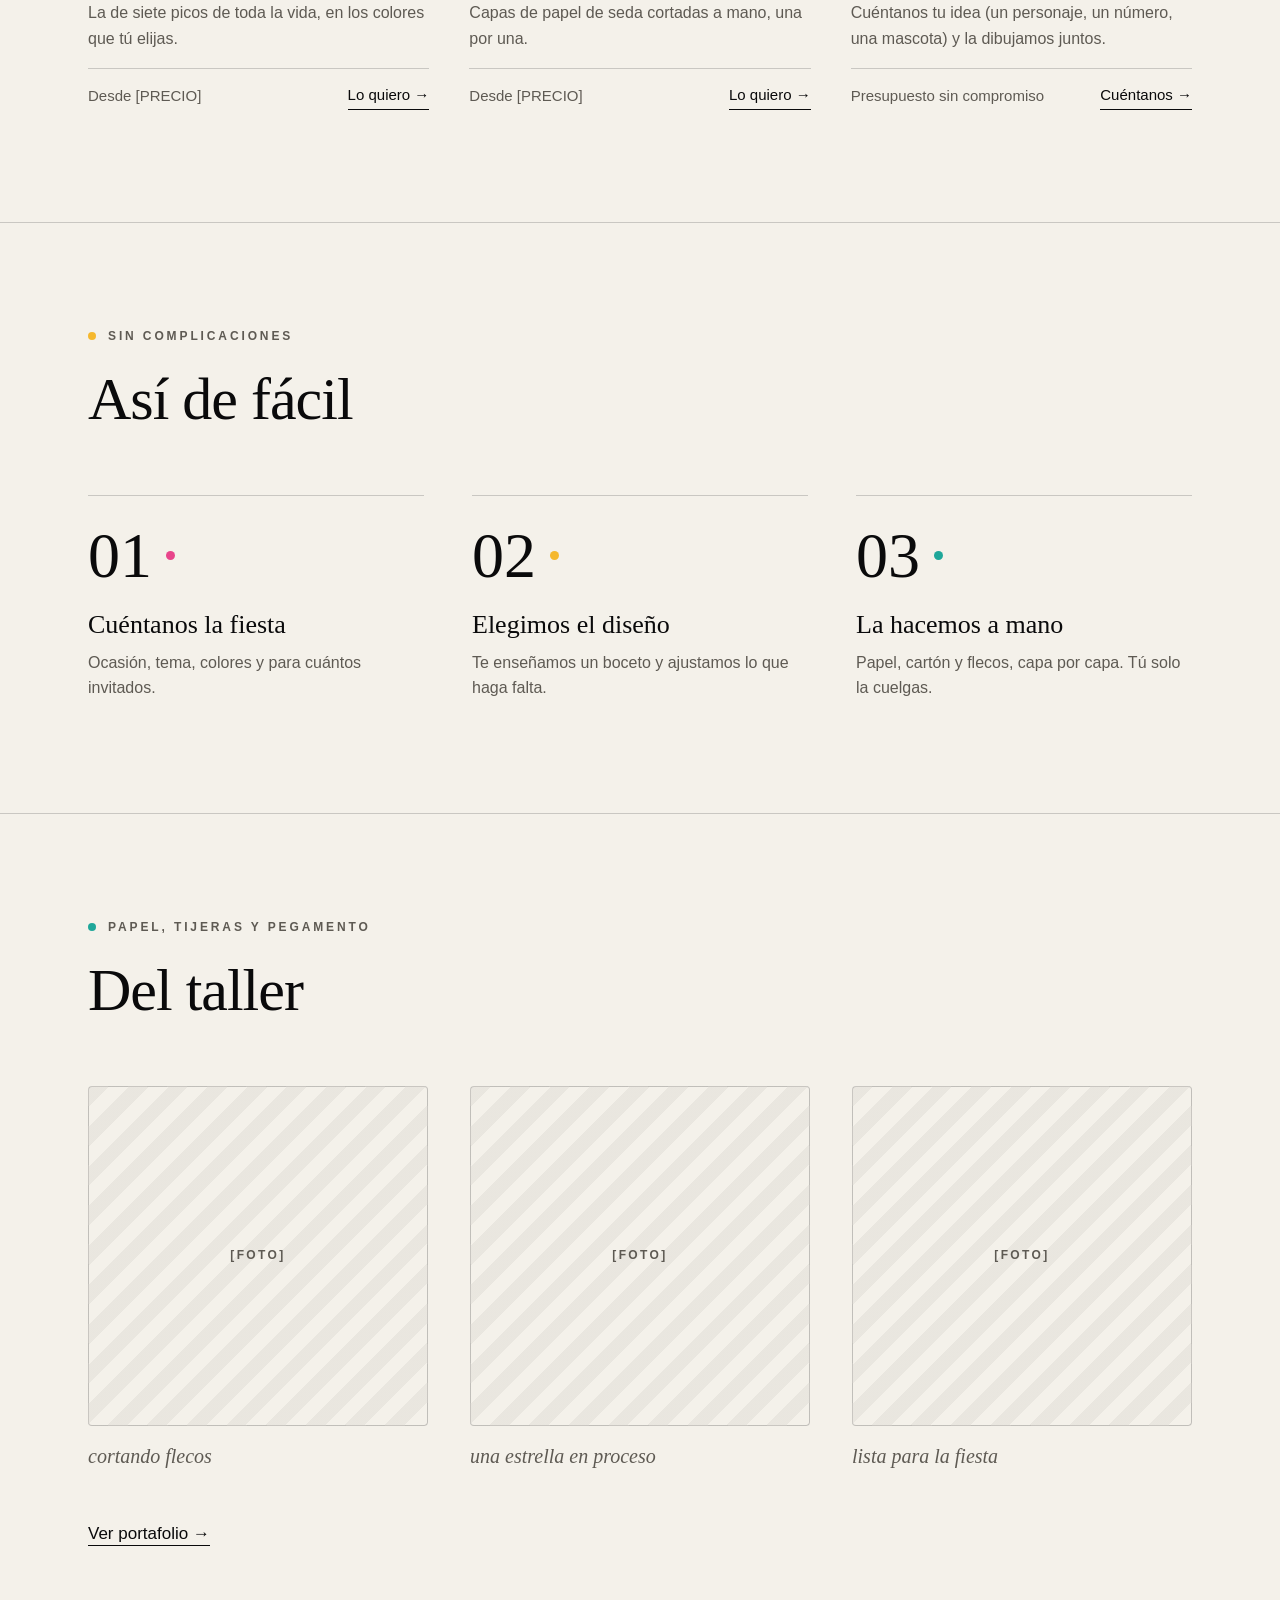
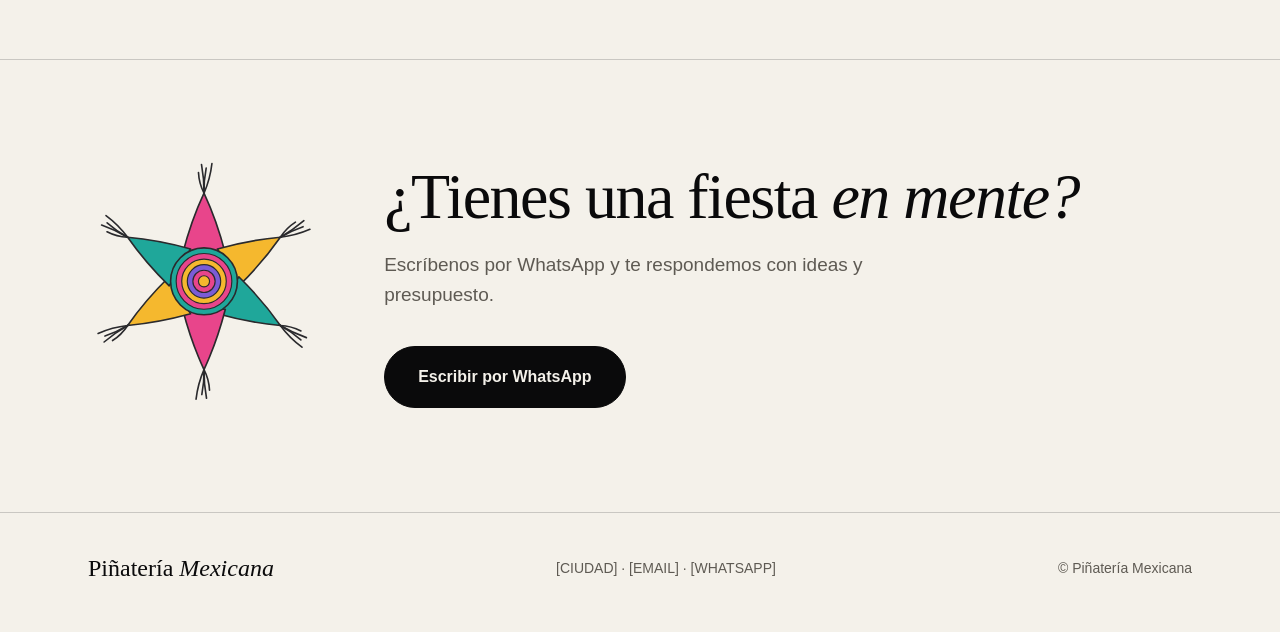
==== commit e8612b83: "feat: serve Fraunces and Inter from the site itself Fonts were loaded from Google Fonts, which sends" ====
--- a/index.html
+++ b/index.html
@@ -7,9 +7,7 @@
   <meta name="robots" content="noindex, nofollow" />
   <title data-i18n="meta.title">Piñatería Mexicana — Hechas a mano en Bilbao</title>
   <meta name="description" data-i18n-attr="content:meta.description" content="Piñatas artesanales de papel de seda y flecos, para cumpleaños, bodas y cualquier excusa para romper algo con cariño." />
-  <link rel="preconnect" href="https://fonts.googleapis.com" />
-  <link rel="preconnect" href="https://fonts.gstatic.com" crossorigin />
-  <link href="https://fonts.googleapis.com/css2?family=Fraunces:ital,opsz,wght@0,9..144,300;0,9..144,400;1,9..144,300;1,9..144,400&amp;family=Inter:wght@400;500;600&amp;display=swap" rel="stylesheet" />
+  <link rel="stylesheet" href="css/fonts.css" />
   <link rel="stylesheet" href="css/style.css" />
   <link rel="stylesheet" href="css/party-cursor.css" />
   <link rel="stylesheet" href="css/theme.css" />
--- a/css/fonts.css
+++ b/css/fonts.css
@@ -0,0 +1,116 @@
+/* Self-hosted Fraunces + Inter (latin and latin-ext subsets only).
+   Files live in fonts/. Each is a variable font; the per-weight rules mirror
+   the blocks Google Fonts served, so no request leaves the site. */
+
+@font-face {
+  font-family: 'Fraunces';
+  font-style: italic;
+  font-weight: 300;
+  font-display: swap;
+  src: url(../fonts/fraunces-italic-latin-ext.woff2) format('woff2');
+  unicode-range: U+0100-02BA, U+02BD-02C5, U+02C7-02CC, U+02CE-02D7, U+02DD-02FF, U+0304, U+0308, U+0329, U+1D00-1DBF, U+1E00-1E9F, U+1EF2-1EFF, U+2020, U+20A0-20AB, U+20AD-20C4, U+2113, U+2C60-2C7F, U+A720-A7FF;
+}
+@font-face {
+  font-family: 'Fraunces';
+  font-style: italic;
+  font-weight: 300;
+  font-display: swap;
+  src: url(../fonts/fraunces-italic-latin.woff2) format('woff2');
+  unicode-range: U+0000-00FF, U+0131, U+0152-0153, U+02BB-02BC, U+02C6, U+02DA, U+02DC, U+0304, U+0308, U+0329, U+2000-206F, U+20AC, U+2122, U+2191, U+2193, U+2212, U+2215, U+FEFF, U+FFFD;
+}
+@font-face {
+  font-family: 'Fraunces';
+  font-style: italic;
+  font-weight: 400;
+  font-display: swap;
+  src: url(../fonts/fraunces-italic-latin-ext.woff2) format('woff2');
+  unicode-range: U+0100-02BA, U+02BD-02C5, U+02C7-02CC, U+02CE-02D7, U+02DD-02FF, U+0304, U+0308, U+0329, U+1D00-1DBF, U+1E00-1E9F, U+1EF2-1EFF, U+2020, U+20A0-20AB, U+20AD-20C4, U+2113, U+2C60-2C7F, U+A720-A7FF;
+}
+@font-face {
+  font-family: 'Fraunces';
+  font-style: italic;
+  font-weight: 400;
+  font-display: swap;
+  src: url(../fonts/fraunces-italic-latin.woff2) format('woff2');
+  unicode-range: U+0000-00FF, U+0131, U+0152-0153, U+02BB-02BC, U+02C6, U+02DA, U+02DC, U+0304, U+0308, U+0329, U+2000-206F, U+20AC, U+2122, U+2191, U+2193, U+2212, U+2215, U+FEFF, U+FFFD;
+}
+@font-face {
+  font-family: 'Fraunces';
+  font-style: normal;
+  font-weight: 300;
+  font-display: swap;
+  src: url(../fonts/fraunces-latin-ext.woff2) format('woff2');
+  unicode-range: U+0100-02BA, U+02BD-02C5, U+02C7-02CC, U+02CE-02D7, U+02DD-02FF, U+0304, U+0308, U+0329, U+1D00-1DBF, U+1E00-1E9F, U+1EF2-1EFF, U+2020, U+20A0-20AB, U+20AD-20C4, U+2113, U+2C60-2C7F, U+A720-A7FF;
+}
+@font-face {
+  font-family: 'Fraunces';
+  font-style: normal;
+  font-weight: 300;
+  font-display: swap;
+  src: url(../fonts/fraunces-latin.woff2) format('woff2');
+  unicode-range: U+0000-00FF, U+0131, U+0152-0153, U+02BB-02BC, U+02C6, U+02DA, U+02DC, U+0304, U+0308, U+0329, U+2000-206F, U+20AC, U+2122, U+2191, U+2193, U+2212, U+2215, U+FEFF, U+FFFD;
+}
+@font-face {
+  font-family: 'Fraunces';
+  font-style: normal;
+  font-weight: 400;
+  font-display: swap;
+  src: url(../fonts/fraunces-latin-ext.woff2) format('woff2');
+  unicode-range: U+0100-02BA, U+02BD-02C5, U+02C7-02CC, U+02CE-02D7, U+02DD-02FF, U+0304, U+0308, U+0329, U+1D00-1DBF, U+1E00-1E9F, U+1EF2-1EFF, U+2020, U+20A0-20AB, U+20AD-20C4, U+2113, U+2C60-2C7F, U+A720-A7FF;
+}
+@font-face {
+  font-family: 'Fraunces';
+  font-style: normal;
+  font-weight: 400;
+  font-display: swap;
+  src: url(../fonts/fraunces-latin.woff2) format('woff2');
+  unicode-range: U+0000-00FF, U+0131, U+0152-0153, U+02BB-02BC, U+02C6, U+02DA, U+02DC, U+0304, U+0308, U+0329, U+2000-206F, U+20AC, U+2122, U+2191, U+2193, U+2212, U+2215, U+FEFF, U+FFFD;
+}
+@font-face {
+  font-family: 'Inter';
+  font-style: normal;
+  font-weight: 400;
+  font-display: swap;
+  src: url(../fonts/inter-latin-ext.woff2) format('woff2');
+  unicode-range: U+0100-02BA, U+02BD-02C5, U+02C7-02CC, U+02CE-02D7, U+02DD-02FF, U+0304, U+0308, U+0329, U+1D00-1DBF, U+1E00-1E9F, U+1EF2-1EFF, U+2020, U+20A0-20AB, U+20AD-20C4, U+2113, U+2C60-2C7F, U+A720-A7FF;
+}
+@font-face {
+  font-family: 'Inter';
+  font-style: normal;
+  font-weight: 400;
+  font-display: swap;
+  src: url(../fonts/inter-latin.woff2) format('woff2');
+  unicode-range: U+0000-00FF, U+0131, U+0152-0153, U+02BB-02BC, U+02C6, U+02DA, U+02DC, U+0304, U+0308, U+0329, U+2000-206F, U+20AC, U+2122, U+2191, U+2193, U+2212, U+2215, U+FEFF, U+FFFD;
+}
+@font-face {
+  font-family: 'Inter';
+  font-style: normal;
+  font-weight: 500;
+  font-display: swap;
+  src: url(../fonts/inter-latin-ext.woff2) format('woff2');
+  unicode-range: U+0100-02BA, U+02BD-02C5, U+02C7-02CC, U+02CE-02D7, U+02DD-02FF, U+0304, U+0308, U+0329, U+1D00-1DBF, U+1E00-1E9F, U+1EF2-1EFF, U+2020, U+20A0-20AB, U+20AD-20C4, U+2113, U+2C60-2C7F, U+A720-A7FF;
+}
+@font-face {
+  font-family: 'Inter';
+  font-style: normal;
+  font-weight: 500;
+  font-display: swap;
+  src: url(../fonts/inter-latin.woff2) format('woff2');
+  unicode-range: U+0000-00FF, U+0131, U+0152-0153, U+02BB-02BC, U+02C6, U+02DA, U+02DC, U+0304, U+0308, U+0329, U+2000-206F, U+20AC, U+2122, U+2191, U+2193, U+2212, U+2215, U+FEFF, U+FFFD;
+}
+@font-face {
+  font-family: 'Inter';
+  font-style: normal;
+  font-weight: 600;
+  font-display: swap;
+  src: url(../fonts/inter-latin-ext.woff2) format('woff2');
+  unicode-range: U+0100-02BA, U+02BD-02C5, U+02C7-02CC, U+02CE-02D7, U+02DD-02FF, U+0304, U+0308, U+0329, U+1D00-1DBF, U+1E00-1E9F, U+1EF2-1EFF, U+2020, U+20A0-20AB, U+20AD-20C4, U+2113, U+2C60-2C7F, U+A720-A7FF;
+}
+@font-face {
+  font-family: 'Inter';
+  font-style: normal;
+  font-weight: 600;
+  font-display: swap;
+  src: url(../fonts/inter-latin.woff2) format('woff2');
+  unicode-range: U+0000-00FF, U+0131, U+0152-0153, U+02BB-02BC, U+02C6, U+02DA, U+02DC, U+0304, U+0308, U+0329, U+2000-206F, U+20AC, U+2122, U+2191, U+2193, U+2212, U+2215, U+FEFF, U+FFFD;
+}
--- a/css/party-cursor.css
+++ b/css/party-cursor.css
@@ -1,6 +1,6 @@
 /* Party cursor + piñata stick — EXPERIMENT (feat/pinata-stick-cursor).
    Pairs with js/party-cursor.js. To remove: delete this file, the JS file,
-   img/cursor-*.svg and the two tags in index.html. */
+   img/cursor-*.svg and the tags in index.html and portafolio.html. */
 
 /* ---------- Custom cursors (mouse only; JS adds body.party-on) ---------- */
 
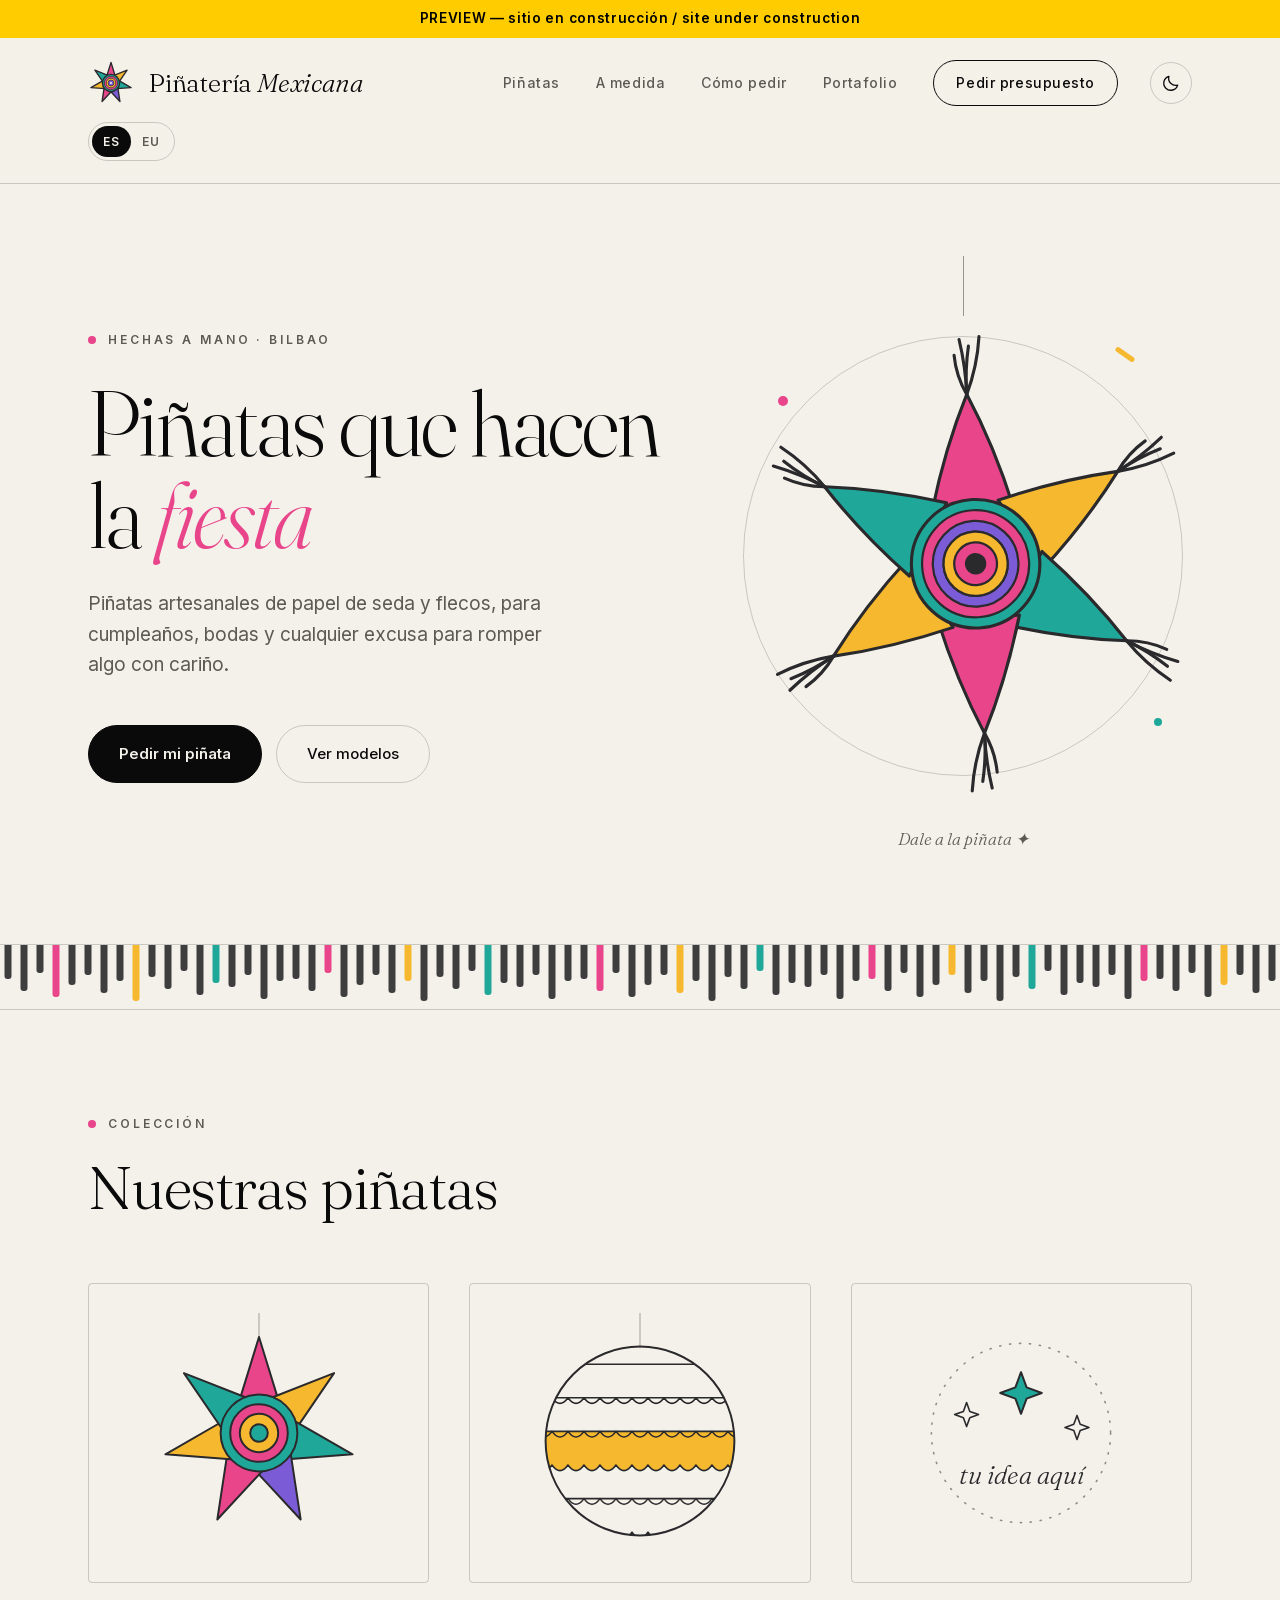
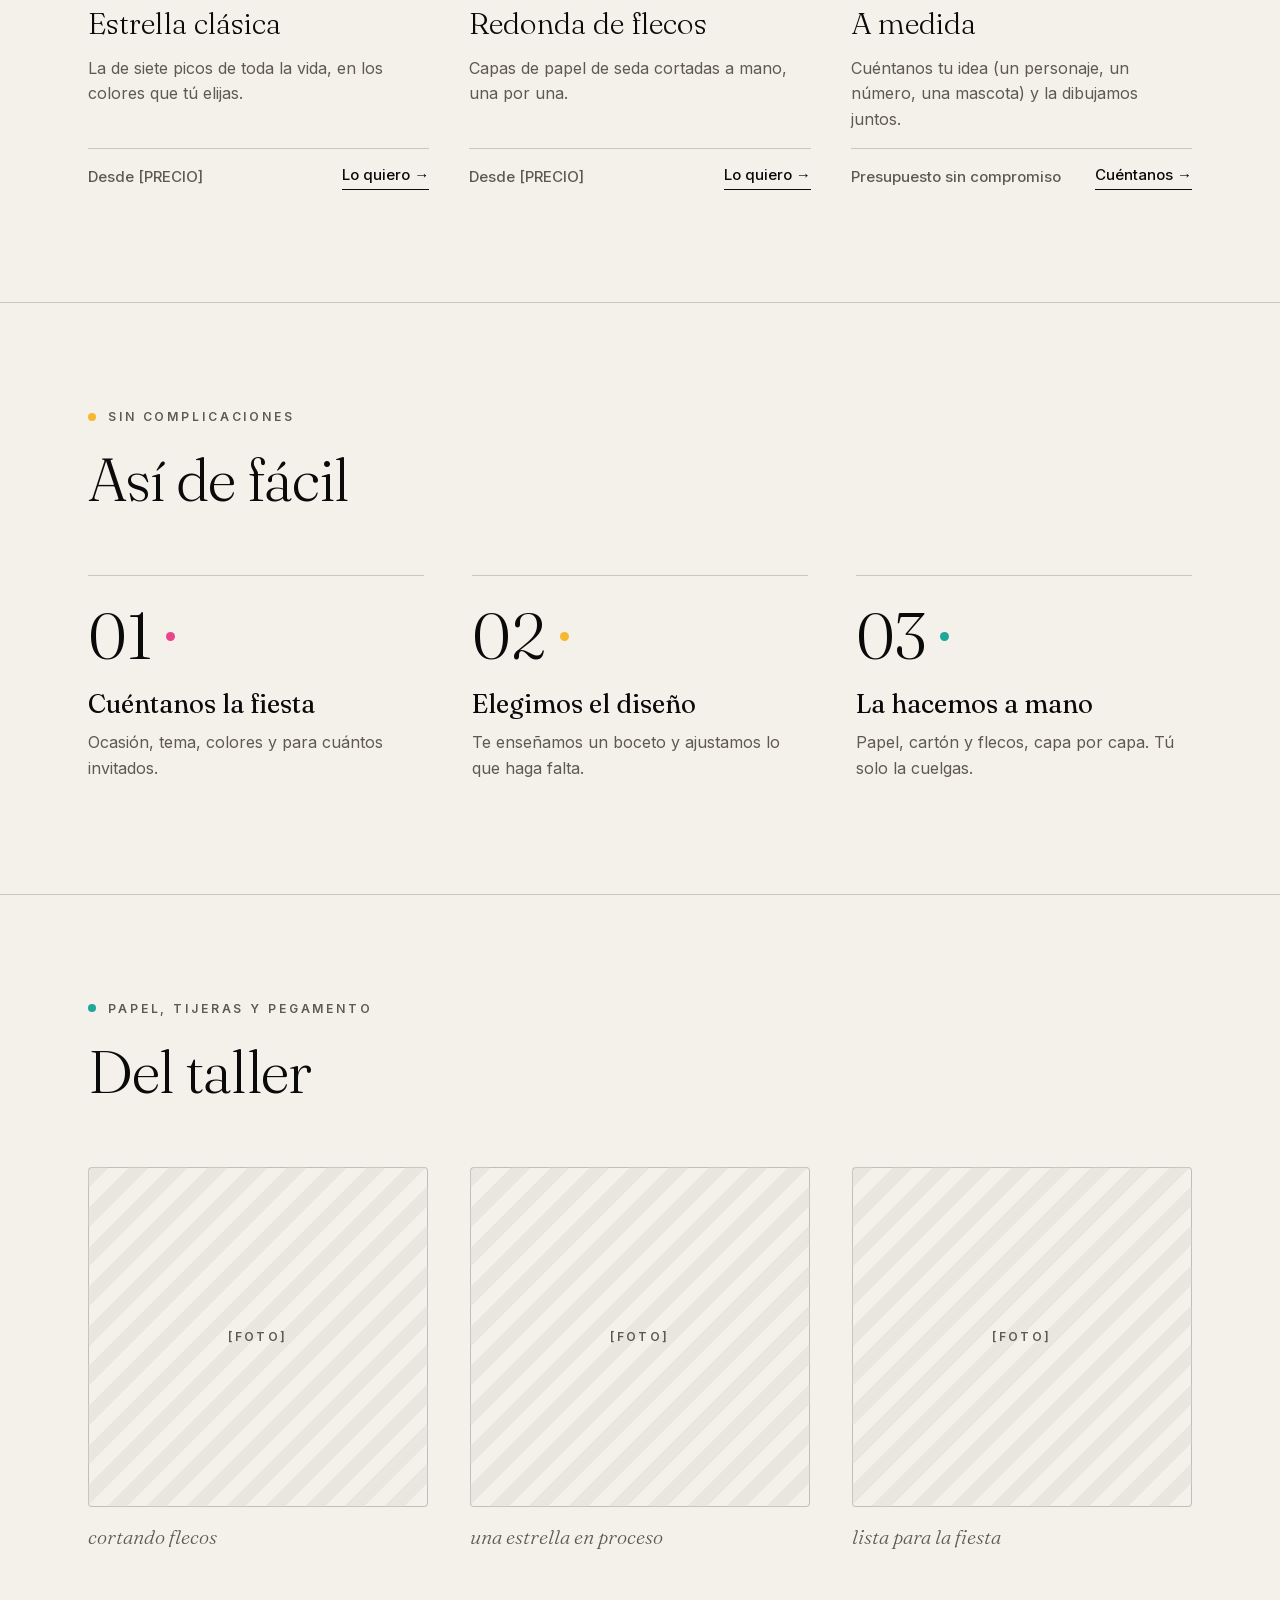
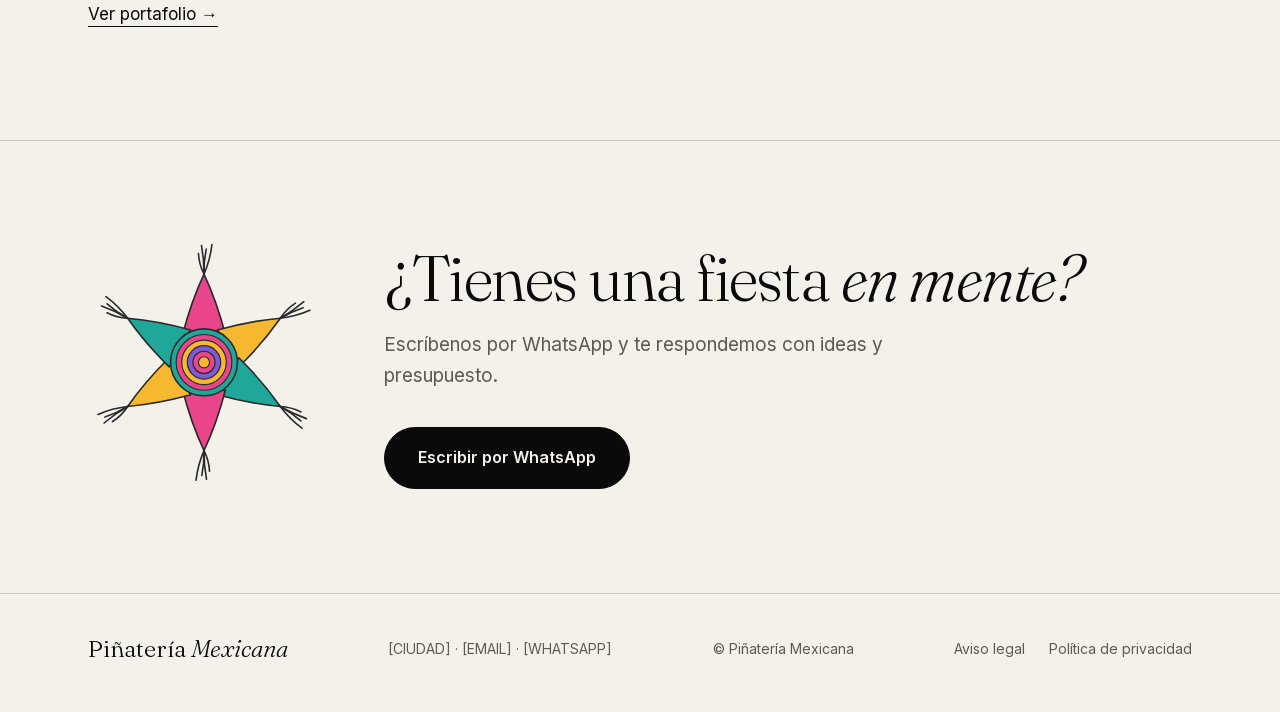
==== commit 14adbb9b: "feat: add aviso legal and privacy policy pages" ====
--- a/index.html
+++ b/index.html
@@ -190,6 +190,7 @@
       <span class="site-footer__brand" lang="es">Piñatería <em>Mexicana</em></span>
       <span>[CIUDAD] · [EMAIL] · [WHATSAPP]</span>
       <span>&copy; Piñatería Mexicana</span>
+      <span class="site-footer__legal"><a class="lnk" href="aviso-legal.html" data-i18n="footer.legal">Aviso legal</a><a class="lnk" href="politica-privacidad.html" data-i18n="footer.privacy">Política de privacidad</a></span>
     </div>
   </footer>
 
--- a/css/style.css
+++ b/css/style.css
@@ -559,6 +559,11 @@
   font-size: 24px;
   color: var(--ink);
 }
+.site-footer__legal {
+  display: flex;
+  flex-wrap: wrap;
+  gap: 8px 24px;
+}
 
 /* ---------- Small screens ---------- */
 
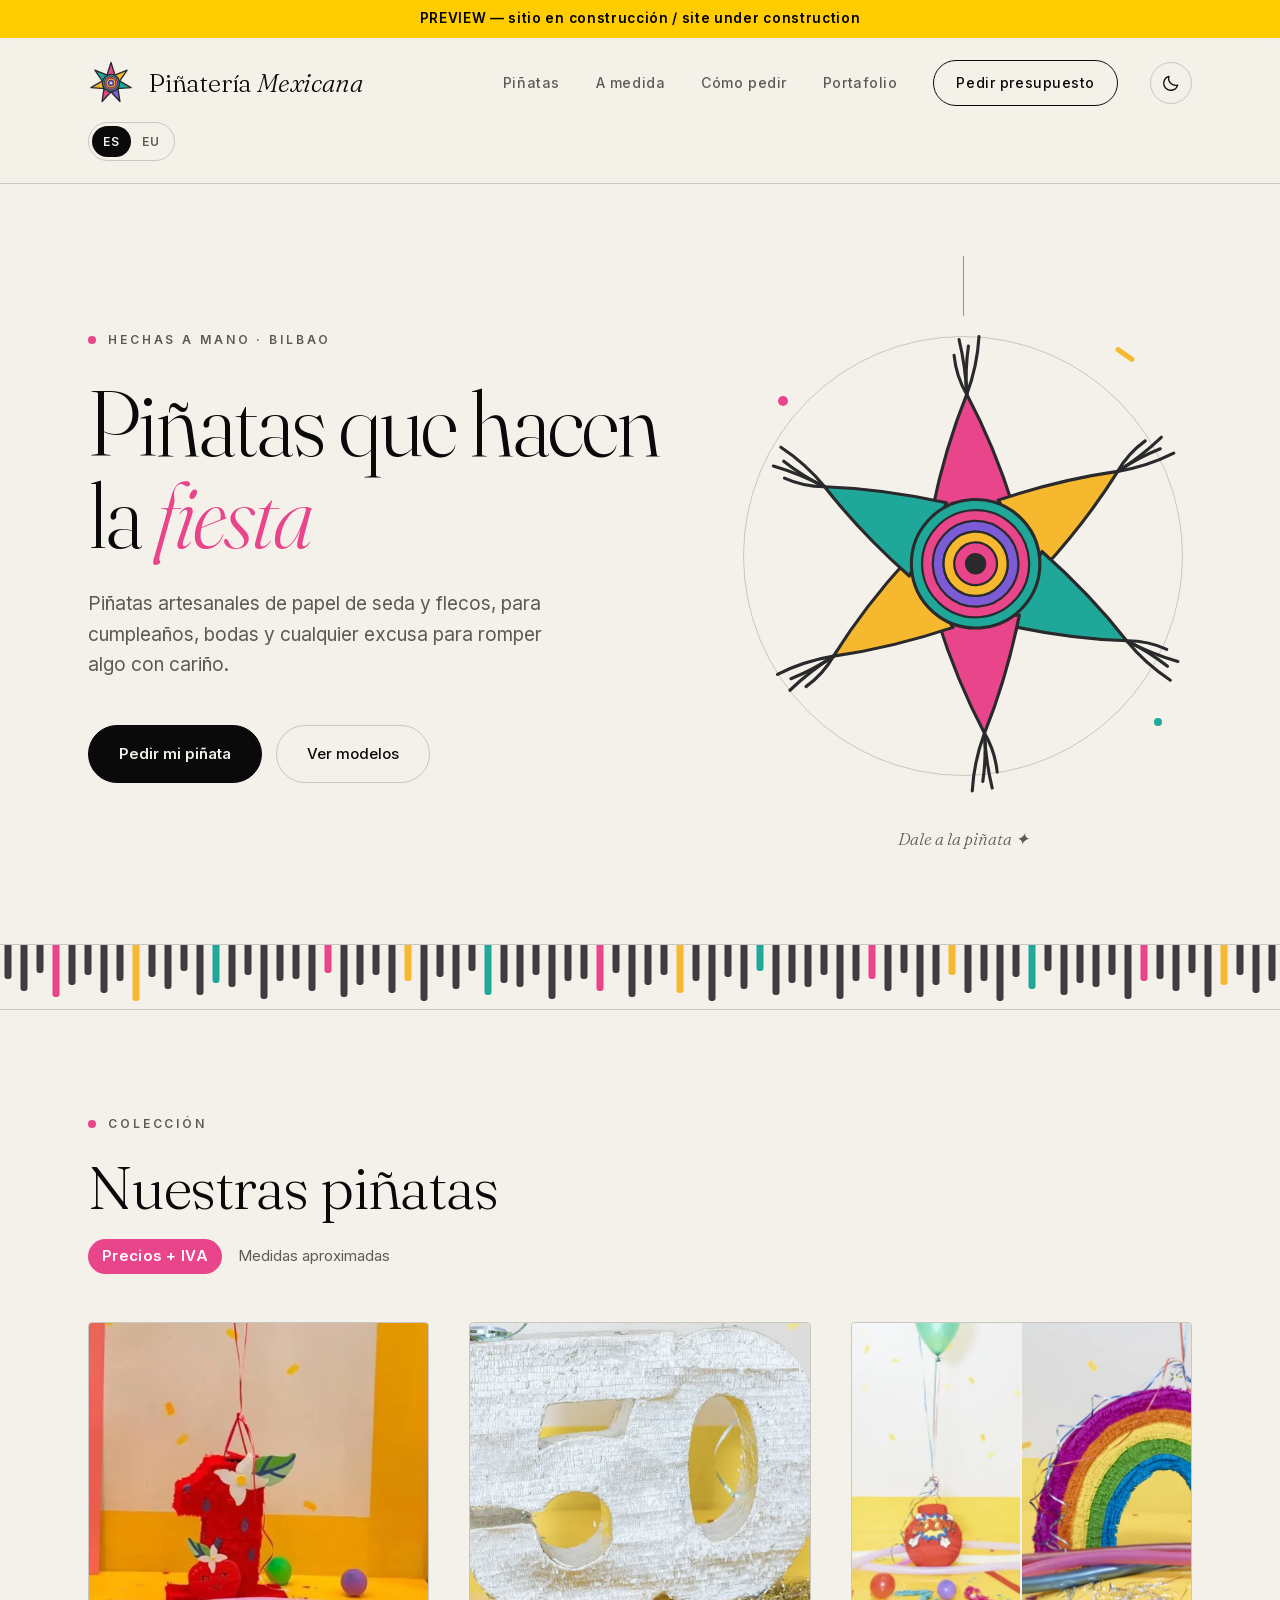
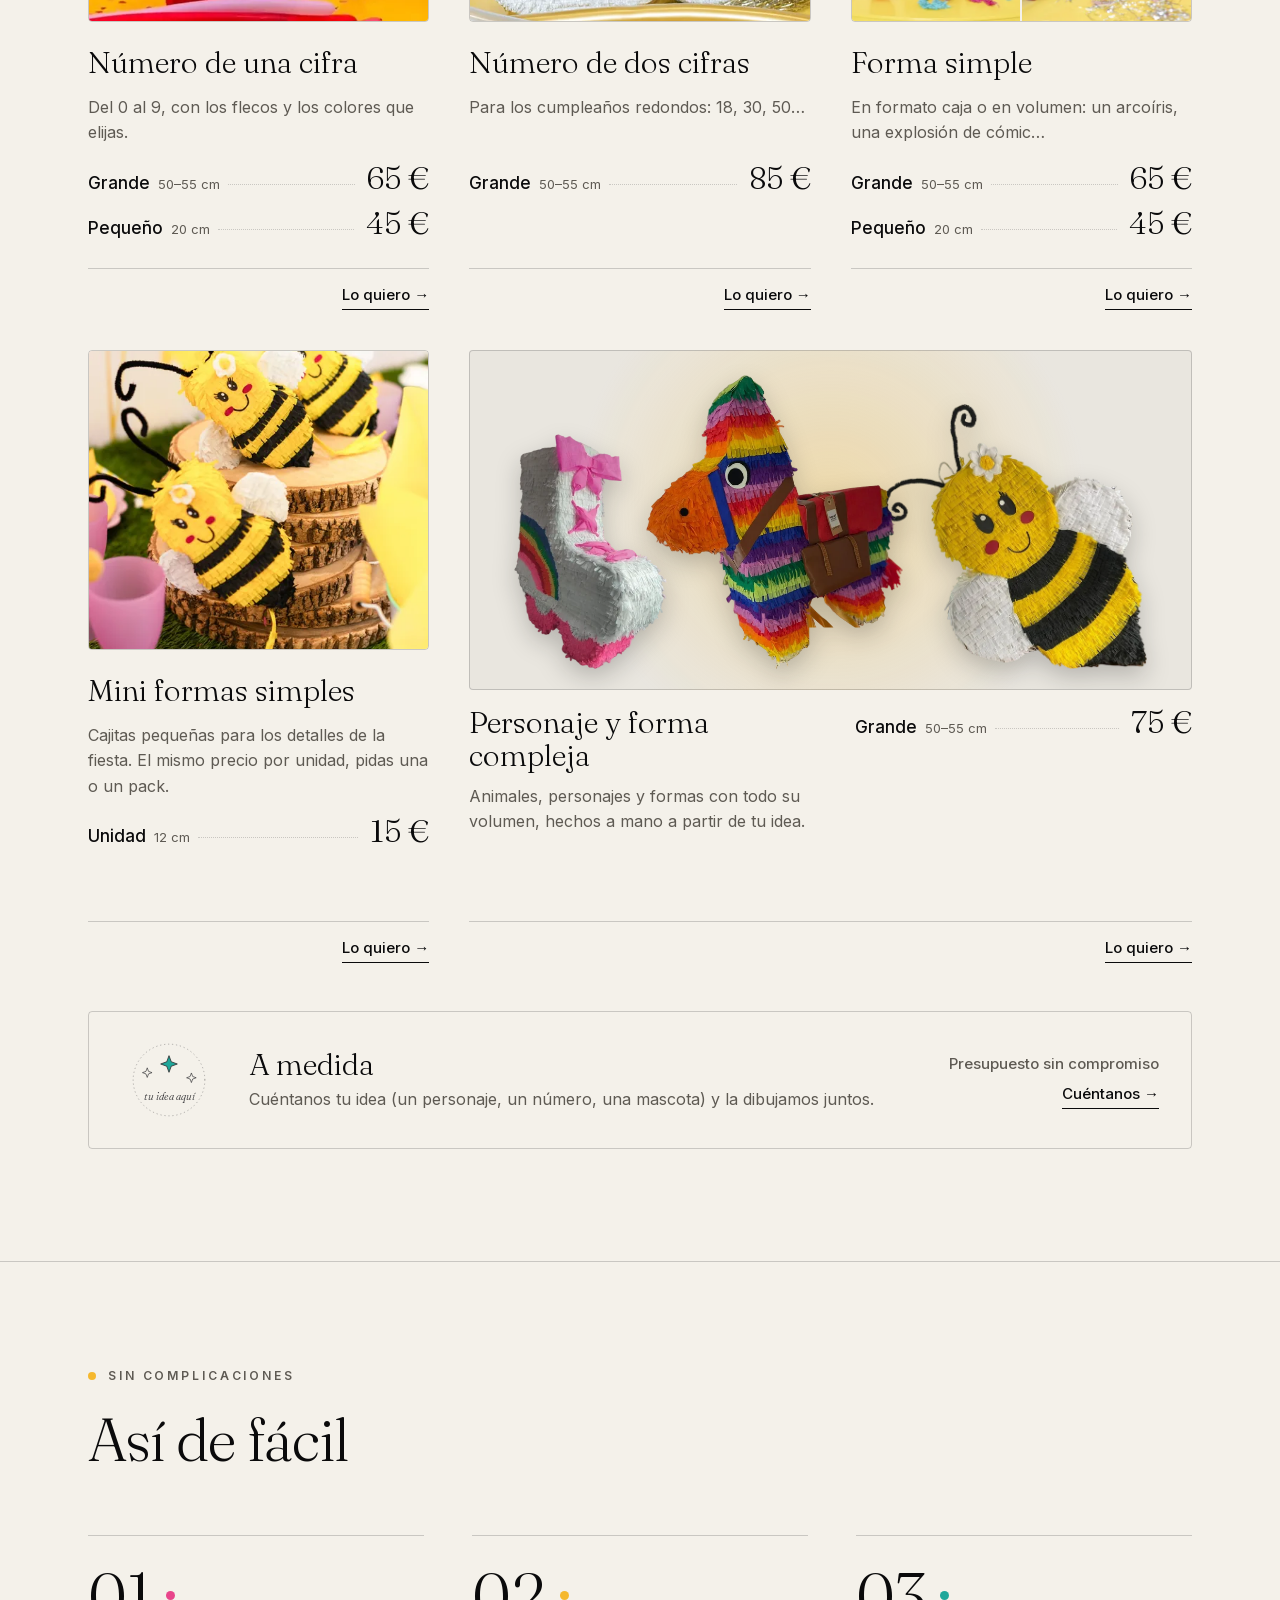
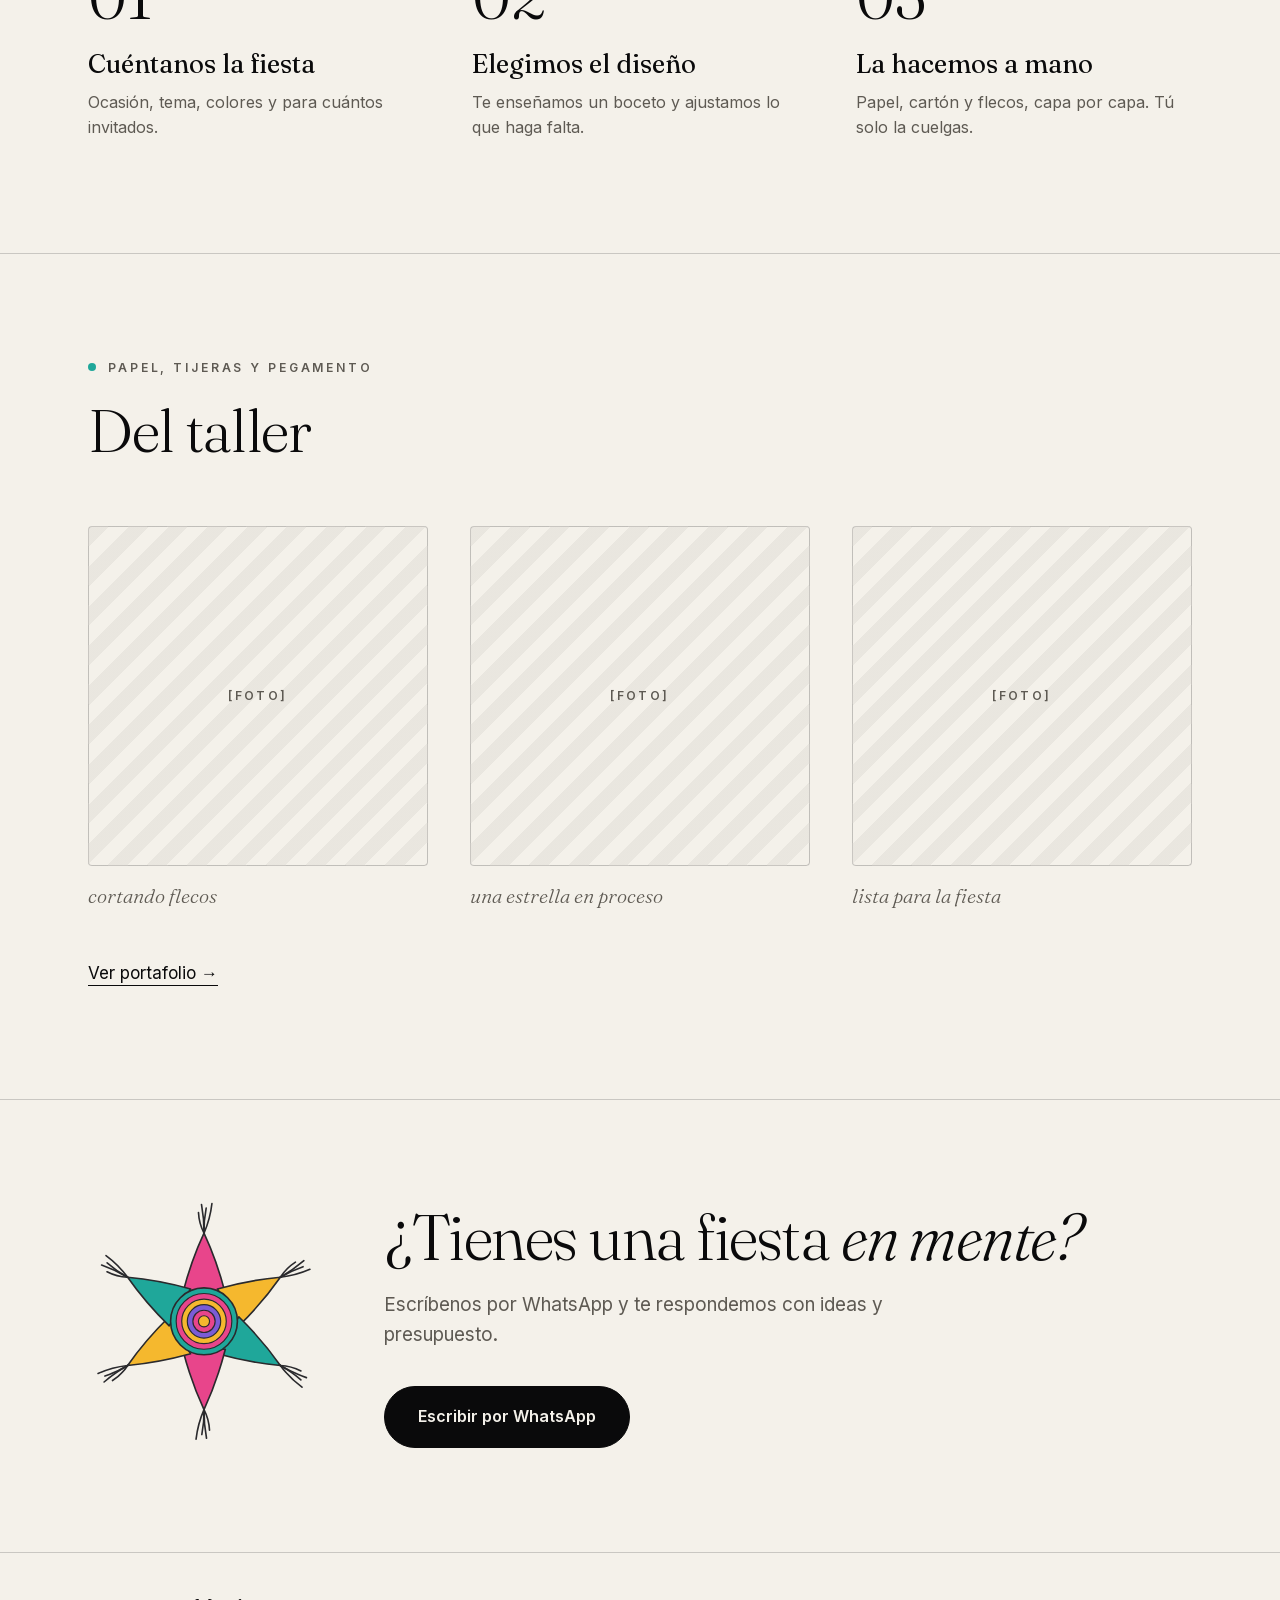
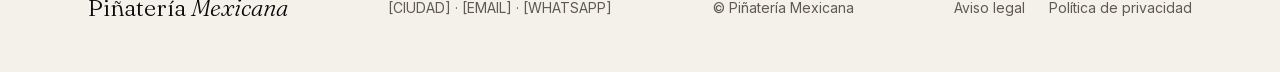
==== commit d8199958: "feat: real prices and offerings in Nuestras piñatas Five cards from the client's price sheet (+5 € r" ====
--- a/index.html
+++ b/index.html
@@ -11,7 +11,11 @@
   <link rel="stylesheet" href="css/style.css" />
   <link rel="stylesheet" href="css/party-cursor.css" />
   <link rel="stylesheet" href="css/theme.css" />
+  <link rel="stylesheet" href="css/print.css" media="print" />
   <meta name="theme-color" content="#f4f1ea" />
+  <link rel="icon" href="favicon.svg" type="image/svg+xml" />
+  <link rel="icon" href="favicon.ico" sizes="48x48" />
+  <link rel="apple-touch-icon" href="apple-touch-icon.png" />
   <script src="js/theme.js"></script><!-- in <head> so the saved theme applies before first paint -->
   <link rel="stylesheet" href="css/lang-switch.css" />
 </head>
@@ -81,43 +85,115 @@
     <!-- PRODUCTOS -->
     <section id="pinatas" class="section">
       <div class="wrap">
+
+        <!-- Poster header: only shown when printing / exporting the price list as PDF (css/print.css) -->
+        <div class="poster-head" aria-hidden="true">
+          <img class="poster-head__mark" src="img/logo-mark.svg" width="56" height="56" alt="" />
+          <span class="poster-head__brand" lang="es">Piñatería <em>Mexicana</em></span>
+        </div>
+
         <p class="eyebrow"><span class="dot dot--pink"></span><span data-i18n="products.eyebrow">Colección</span></p>
         <h2 class="section__title" data-i18n="products.title">Nuestras piñatas</h2>
+        <p class="products__note">
+          <span class="products__vat" data-i18n="products.vat">Precios + IVA</span>
+          <span class="muted" data-i18n="products.approx">Medidas aproximadas</span>
+        </p>
+
         <div class="products">
 
           <article class="product">
-            <div class="product__art"><img src="img/product-estrella.svg" width="240" height="240" data-i18n-attr="alt:product.star.alt" alt="Ilustración de una piñata de estrella de siete picos" /></div>
-            <h3 class="product__name" data-i18n="product.star.name">Estrella clásica</h3>
-            <p class="product__desc" data-i18n="product.star.desc">La de siete picos de toda la vida, en los colores que tú elijas.</p>
-            <div class="product__foot">
-              <span class="muted" data-i18n="price.from">Desde [PRECIO]</span>
-              <a class="lnk lnk--underline" href="#contacto" data-i18n="product.want">Lo quiero →</a>
-            </div>
-          </article>
-
-          <article class="product">
-            <div class="product__art"><img src="img/product-flecos.svg" width="240" height="240" data-i18n-attr="alt:product.fringe.alt" alt="Ilustración de una piñata redonda de flecos" /></div>
-            <h3 class="product__name" data-i18n="product.fringe.name">Redonda de flecos</h3>
-            <p class="product__desc" data-i18n="product.fringe.desc">Capas de papel de seda cortadas a mano, una por una.</p>
-            <div class="product__foot">
-              <span class="muted" data-i18n="price.from">Desde [PRECIO]</span>
-              <a class="lnk lnk--underline" href="#contacto" data-i18n="product.want">Lo quiero →</a>
-            </div>
-          </article>
-
-          <article id="medida" class="product">
-            <div class="product__art product__art--inline">
-              <svg viewBox="0 0 300 300" aria-hidden="true"><circle cx="150" cy="150" r="112" fill="none" stroke="#F4F1EA" stroke-opacity=".5" stroke-width="2" stroke-dasharray="1.5 11" stroke-linecap="round"></circle><path d="M150 74 l7 19 l19 7 l-19 7 l-7 19 l-7 -19 l-19 -7 l19 -7 Z" fill="#1FA79A" stroke="#F4F1EA" stroke-width="2.5" stroke-linejoin="round"></path><path d="M82 112 l4 11 l11 4 l-11 4 l-4 11 l-4 -11 l-11 -4 l11 -4 Z" fill="none" stroke="#F4F1EA" stroke-width="2" stroke-linejoin="round"></path><path d="M220 128 l4 11 l11 4 l-11 4 l-4 11 l-4 -11 l-11 -4 l11 -4 Z" fill="none" stroke="#F4F1EA" stroke-width="2" stroke-linejoin="round"></path><text data-i18n="product.custom.art" x="150" y="214" text-anchor="middle" font-family="'Fraunces',Georgia,serif" font-style="italic" font-weight="300" font-size="32" fill="#F4F1EA">tu idea aquí</text></svg>
-            </div>
+            <div class="product__art product__art--photo"><img src="img/portfolio/uno-480.webp" width="480" height="600" loading="lazy" decoding="async" alt="Piñata roja con forma del número 1, con una flor blanca y hojas verdes, en una fiesta con globos rojos, banderines y un fondo rosa y amarillo." data-i18n-attr="alt:portfolio.uno.1.alt" /></div>
+            <h3 class="product__name" data-i18n="price.one.name">Número de una cifra</h3>
+            <p class="product__desc" data-i18n="price.one.desc">Del 0 al 9, con los flecos y los colores que elijas.</p>
+            <ul class="price-list">
+              <li class="price-list__row"><span class="price-list__label"><span data-i18n="price.large">Grande</span> <small>50–55 cm</small></span><span class="price-list__amount">65 €</span></li>
+              <li class="price-list__row"><span class="price-list__label"><span data-i18n="price.small">Pequeño</span> <small>20 cm</small></span><span class="price-list__amount">45 €</span></li>
+            </ul>
+            <div class="product__foot">
+              <a class="lnk lnk--underline" href="#contacto" data-i18n="product.want">Lo quiero →</a>
+            </div>
+          </article>
+
+          <article class="product">
+            <div class="product__art product__art--photo"><img src="img/portfolio/cincuenta-1-480.webp" width="480" height="600" loading="lazy" decoding="async" alt="Primer plano de la piñata plateada con forma del número 50, de flecos metalizados, con hilos plateados y globos alargados alrededor." data-i18n-attr="alt:portfolio.cincuenta.1.alt" /></div>
+            <h3 class="product__name" data-i18n="price.two.name">Número de dos cifras</h3>
+            <p class="product__desc" data-i18n="price.two.desc">Para los cumpleaños redondos: 18, 30, 50…</p>
+            <ul class="price-list">
+              <li class="price-list__row"><span class="price-list__label"><span data-i18n="price.large">Grande</span> <small>50–55 cm</small></span><span class="price-list__amount">85 €</span></li>
+            </ul>
+            <div class="product__foot">
+              <a class="lnk lnk--underline" href="#contacto" data-i18n="product.want">Lo quiero →</a>
+            </div>
+          </article>
+
+          <article class="product">
+            <div class="product__art product__art--photo product__art--duo">
+              <img src="img/portfolio/boom-480.webp" width="480" height="600" loading="lazy" decoding="async" alt="Piñata roja de superhéroe con un cartel «¡BOOM!», sobre el suelo de un estudio amarillo, bajo tres globos azul, rojo con lunares y verde." data-i18n-attr="alt:portfolio.boom.1.alt" />
+              <img src="img/portfolio/arcoiris-480.webp" width="480" height="600" loading="lazy" decoding="async" alt="Piñata con forma de arcoíris, con flecos morados, naranjas, amarillos, verdes y azules, sobre una mesa amarilla con globos alargados y confeti." data-i18n-attr="alt:portfolio.arcoiris.1.alt" />
+            </div>
+            <h3 class="product__name" data-i18n="price.simple.name">Forma simple</h3>
+            <p class="product__desc" data-i18n="price.simple.desc">En formato caja o en volumen: un arcoíris, una explosión de cómic…</p>
+            <ul class="price-list">
+              <li class="price-list__row"><span class="price-list__label"><span data-i18n="price.large">Grande</span> <small>50–55 cm</small></span><span class="price-list__amount">65 €</span></li>
+              <li class="price-list__row"><span class="price-list__label"><span data-i18n="price.small">Pequeño</span> <small>20 cm</small></span><span class="price-list__amount">45 €</span></li>
+            </ul>
+            <div class="product__foot">
+              <a class="lnk lnk--underline" href="#contacto" data-i18n="product.want">Lo quiero →</a>
+            </div>
+          </article>
+
+          <article class="product">
+            <div class="product__art product__art--photo"><img src="img/portfolio/abejitas-1-480.webp" width="480" height="600" loading="lazy" decoding="async" alt="Tres piñatas de abeja pequeñas sobre rodajas de tronco, con rayas amarillas y negras, alas blancas y antenas rizadas." data-i18n-attr="alt:portfolio.abejitas.1.alt" /></div>
+            <h3 class="product__name" data-i18n="price.mini.name">Mini formas simples</h3>
+            <p class="product__desc" data-i18n="price.mini.desc">Cajitas pequeñas para los detalles de la fiesta. El mismo precio por unidad, pidas una o un pack.</p>
+            <ul class="price-list">
+              <li class="price-list__row"><span class="price-list__label"><span data-i18n="price.unit">Unidad</span> <small>12 cm</small></span><span class="price-list__amount">15 €</span></li>
+            </ul>
+            <div class="product__foot">
+              <a class="lnk lnk--underline" href="#contacto" data-i18n="product.want">Lo quiero →</a>
+            </div>
+          </article>
+
+          <article class="product product--wide">
+            <div class="product__art product__art--cutouts">
+              <img class="cutout cutout--skate" src="img/pinatas/personaje-patin.webp" width="255" height="394" loading="lazy" decoding="async" alt="Piñata con forma de patín de ruedas blanco, con un lazo rosa y un arcoíris en el lateral." data-i18n-attr="alt:price.char.skate.alt" />
+              <img class="cutout cutout--burro" src="img/pinatas/personaje-burro.webp" width="489" height="560" loading="lazy" decoding="async" alt="Piñata de burro con flecos de todos los colores del arcoíris, hocico naranja y alforjas marrones con un paquete rojo." data-i18n-attr="alt:price.char.burro.alt" />
+              <img class="cutout cutout--bee" src="img/pinatas/personaje-abeja.webp" width="561" height="560" loading="lazy" decoding="async" alt="Piñata de abeja con la cara amarilla, una margarita en la cabeza, rayas negras, alas blancas y antenas rizadas." data-i18n-attr="alt:price.char.bee.alt" />
+            </div>
+            <div class="product__body">
+              <h3 class="product__name" data-i18n="price.char.name">Personaje y forma compleja</h3>
+              <p class="product__desc" data-i18n="price.char.desc">Animales, personajes y formas con todo su volumen, hechos a mano a partir de tu idea.</p>
+              <ul class="price-list">
+                <li class="price-list__row"><span class="price-list__label"><span data-i18n="price.large">Grande</span> <small>50–55 cm</small></span><span class="price-list__amount">75 €</span></li>
+              </ul>
+              <div class="product__foot">
+                <a class="lnk lnk--underline" href="#contacto" data-i18n="product.want">Lo quiero →</a>
+              </div>
+            </div>
+          </article>
+
+        </div>
+
+        <div id="medida" class="custom">
+          <div class="product__art--inline custom__art">
+            <svg viewBox="0 0 300 300" aria-hidden="true"><circle cx="150" cy="150" r="112" fill="none" stroke="#F4F1EA" stroke-opacity=".5" stroke-width="2" stroke-dasharray="1.5 11" stroke-linecap="round"></circle><path d="M150 74 l7 19 l19 7 l-19 7 l-7 19 l-7 -19 l-19 -7 l19 -7 Z" fill="#1FA79A" stroke="#F4F1EA" stroke-width="2.5" stroke-linejoin="round"></path><path d="M82 112 l4 11 l11 4 l-11 4 l-4 11 l-4 -11 l-11 -4 l11 -4 Z" fill="none" stroke="#F4F1EA" stroke-width="2" stroke-linejoin="round"></path><path d="M220 128 l4 11 l11 4 l-11 4 l-4 11 l-4 -11 l-11 -4 l11 -4 Z" fill="none" stroke="#F4F1EA" stroke-width="2" stroke-linejoin="round"></path><text data-i18n="product.custom.art" x="150" y="214" text-anchor="middle" font-family="'Fraunces',Georgia,serif" font-style="italic" font-weight="300" font-size="32" fill="#F4F1EA">tu idea aquí</text></svg>
+          </div>
+          <div class="custom__copy">
             <h3 class="product__name" data-i18n="product.custom.name">A medida</h3>
             <p class="product__desc" data-i18n="product.custom.desc">Cuéntanos tu idea (un personaje, un número, una mascota) y la dibujamos juntos.</p>
-            <div class="product__foot">
-              <span class="muted" data-i18n="product.custom.note">Presupuesto sin compromiso</span>
-              <a class="lnk lnk--underline" href="#contacto" data-i18n="product.custom.cta">Cuéntanos →</a>
-            </div>
-          </article>
-
-        </div>
+          </div>
+          <div class="custom__foot">
+            <span class="muted" data-i18n="product.custom.note">Presupuesto sin compromiso</span>
+            <a class="lnk lnk--underline" href="#contacto" data-i18n="product.custom.cta">Cuéntanos →</a>
+          </div>
+        </div>
+
+        <!-- Poster footer: print / PDF export only -->
+        <div class="poster-foot" aria-hidden="true">
+          <span class="poster-foot__contact"><span data-i18n="poster.whatsapp">Pide tu presupuesto por WhatsApp</span> · <strong>692 70 89 50</strong></span>
+          <span class="poster-foot__place">Bilbao</span>
+        </div>
+
       </div>
     </section>
 
--- a/css/style.css
+++ b/css/style.css
@@ -368,9 +368,28 @@
 
 /* Products */
 
+#pinatas .section__title { margin-bottom: 20px; }
+
+.products__note {
+  display: flex;
+  flex-wrap: wrap;
+  align-items: center;
+  gap: 8px 16px;
+  margin-bottom: 48px;
+  font-size: 15px;
+}
+.products__vat {
+  padding: 5px 14px 6px;
+  border-radius: 999px;
+  background: var(--accent);
+  color: #fff;
+  font-weight: 600;
+  letter-spacing: 0.02em;
+}
+
 .products {
   display: grid;
-  grid-template-columns: repeat(auto-fit, minmax(min(300px, 100%), 1fr));
+  grid-template-columns: repeat(3, minmax(0, 1fr));
   gap: 40px;
 }
 
@@ -395,6 +414,38 @@
   height: 240px;
 }
 
+.product--wide { grid-column: span 2; }
+
+.product__art--photo { padding: 0; }
+.product__art--photo img {
+  width: 100%;
+  height: 100%;
+  object-fit: cover;
+  object-position: 50% 78%; /* the piñatas sit in the lower half of these studio shots */
+}
+.product__art--duo { gap: 2px; }
+.product__art--duo img { width: 50%; }
+
+/* transparent cut-outs: same warm glow + contact shadow as the portfolio covers */
+.product__art--cutouts {
+  background:
+    radial-gradient(circle at 50% 46%, rgba(245, 184, 46, 0.30), transparent 64%),
+    var(--stripe);
+  align-items: flex-end;
+  padding: 24px 16px 20px;
+}
+.product__art--cutouts .cutout {
+  width: auto;
+  max-width: none;
+  filter: drop-shadow(0 10px 12px rgba(10, 10, 11, 0.22));
+}
+.product__art--cutouts .cutout--skate { height: 80%; margin-right: -3%; }
+.product__art--cutouts .cutout--burro { height: 100%; position: relative; z-index: 1; }
+.product__art--cutouts .cutout--bee   { height: 90%; margin-left: -3%; }
+
+.product__body { display: flex; flex-direction: column; gap: 16px; }
+.product__body .product__desc { flex: 0 1 auto; }
+
 .product__name {
   margin-top: 8px;
   font-family: var(--serif);
@@ -413,13 +464,82 @@
   display: flex;
   flex-wrap: wrap;
   align-items: center;
-  justify-content: space-between;
+  justify-content: flex-end;
   gap: 12px;
   font-weight: 500;
   font-size: 15px;
   padding-top: 14px;
   border-top: 1px solid var(--line);
 }
+
+/* Price rows */
+
+.price-list {
+  list-style: none;
+  display: flex;
+  flex-direction: column;
+  gap: 10px;
+  min-height: 90px; /* room for two rows so single-price cards line up with the rest */
+}
+.price-list__row {
+  display: flex;
+  align-items: baseline;
+  gap: 12px;
+}
+.price-list__label {
+  flex: 1;
+  display: flex;
+  align-items: baseline;
+  gap: 8px;
+  font-weight: 500;
+}
+.price-list__label small {
+  color: var(--muted);
+  font-size: 13px;
+  font-weight: 400;
+}
+.price-list__label::after {
+  content: "";
+  flex: 1;
+  order: 3;
+  border-bottom: 1px dotted var(--line);
+  transform: translateY(-4px);
+}
+.price-list__amount {
+  font-family: var(--serif);
+  font-weight: 300;
+  font-size: 32px;
+  line-height: 1;
+  white-space: nowrap;
+}
+
+/* "A medida" strip under the price cards */
+
+.custom {
+  display: grid;
+  grid-template-columns: auto 1fr auto;
+  align-items: center;
+  gap: 8px 32px;
+  margin-top: 48px;
+  padding: 20px 32px;
+  border: 1px solid var(--line);
+  border-radius: 4px;
+}
+.custom__art svg { width: 96px; height: 96px; display: block; }
+.custom__copy .product__name { margin-top: 0; }
+.custom__copy .product__desc { margin-top: 6px; }
+.custom__foot {
+  display: flex;
+  flex-direction: column;
+  align-items: flex-end;
+  gap: 6px;
+  font-weight: 500;
+  font-size: 15px;
+}
+
+/* Poster pieces: only used when printing / exporting the price list (css/print.css) */
+.poster-head,
+.poster-foot { display: none; }
 
 /* How to order */
 
@@ -565,9 +685,42 @@
   gap: 8px 24px;
 }
 
+/* price cards: 3 columns, the character card spans 2; 2 columns on tablets */
+.product--wide .product__art { height: 340px; }
+
+@media (min-width: 901px) {
+  .product--wide .product__body {
+    display: grid;
+    grid-template-columns: minmax(0, 1fr) minmax(0, 1fr);
+    grid-template-areas: "name price" "desc price" "foot foot";
+    grid-template-rows: auto 1fr auto;
+    gap: 0 48px;
+    flex: 1;
+  }
+  .product--wide .product__name { grid-area: name; margin-top: 0; }
+  .product--wide .product__desc { grid-area: desc; margin-top: 12px; }
+  .product--wide .price-list { grid-area: price; align-self: start; }
+  .product--wide .product__foot { grid-area: foot; margin-top: 16px; }
+}
+
+@media (max-width: 900px) {
+  .products { grid-template-columns: repeat(2, minmax(0, 1fr)); gap: 32px; }
+}
+
 /* ---------- Small screens ---------- */
 
 @media (max-width: 640px) {
+  .products { grid-template-columns: minmax(0, 1fr); }
+  .product--wide { grid-column: auto; }
+  .price-list { min-height: 0; }
+  .product--wide .product__art { height: 220px; padding: 16px 10px 14px; }
+  .product__art--cutouts .cutout { height: auto; min-width: 0; }
+  .product__art--cutouts .cutout--skate { width: 25%; }
+  .product__art--cutouts .cutout--burro { width: 40%; }
+  .product__art--cutouts .cutout--bee   { width: 40%; }
+  .custom { grid-template-columns: 1fr; padding: 24px; gap: 16px; }
+  .custom__foot { align-items: flex-start; }
+
   :root { --gutter: 24px; }
 
   .nav-toggle {
--- a/css/theme.css
+++ b/css/theme.css
@@ -58,8 +58,6 @@
 :root:not([data-theme="dark"]) img[src$="img/logo-mark.svg"] { content: url("../img/light/logo-mark.svg"); }
 :root:not([data-theme="dark"]) img[src$="img/pinata-cta.svg"] { content: url("../img/light/pinata-cta.svg"); }
 :root:not([data-theme="dark"]) img[src$="img/pinata-hero.svg"] { content: url("../img/light/pinata-hero.svg"); }
-:root:not([data-theme="dark"]) img[src$="img/product-estrella.svg"] { content: url("../img/light/product-estrella.svg"); }
-:root:not([data-theme="dark"]) img[src$="img/product-flecos.svg"] { content: url("../img/light/product-flecos.svg"); }
 
 /* the inline "A medida" star uses hard-coded cream strokes/text */
 :root:not([data-theme="dark"]) .product__art--inline [stroke="#F4F1EA"] { stroke: #2A2A2D; }
--- a/css/print.css
+++ b/css/print.css
@@ -0,0 +1,134 @@
+/* Price-list poster — what you get when you print or "Save as PDF" index.html.
+   One 4:5 page (1080 × 1350 px, the Instagram portrait size) holding only the
+   "Nuestras piñatas" section, always in the light palette and in the language
+   currently selected. tools/export-prices-pdf.py renders it for both languages. */
+
+@page {
+  size: 1080px 1350px;
+  margin: 0;
+}
+
+@media print {
+  :root,
+  :root[data-theme="dark"] {
+    color-scheme: light;
+    --bg: #f4f1ea;
+    --ink: #0a0a0b;
+    --muted: #5e5a53;
+    --line: rgba(10, 10, 11, 0.18);
+    --stripe: rgba(10, 10, 11, 0.045);
+  }
+
+  * {
+    -webkit-print-color-adjust: exact;
+    print-color-adjust: exact;
+  }
+
+  html, body {
+    width: 1080px;
+    height: 1350px;
+    overflow: hidden;
+    background: var(--bg);
+  }
+
+  /* everything except the price section stays off the page */
+  .preview-banner,
+  .site-header,
+  .fringe,
+  .site-footer,
+  .theme-toggle,
+  .lang-switch,
+  .party-cone,
+  .party-stick,
+  .party-fx,
+  .hero__hint,
+  main > :not(#pinatas),
+  #pinatas .eyebrow,
+  #pinatas .product__desc,
+  #pinatas .product__foot,
+  #pinatas .custom__foot a {
+    display: none !important;
+  }
+
+  /* the dark-theme art swap rules only exist for light; mirror them here */
+  :root[data-theme="dark"] .poster-head__mark { content: url("../img/light/logo-mark.svg"); }
+  :root[data-theme="dark"] .product__art--inline [stroke="#F4F1EA"] { stroke: #2A2A2D; }
+  :root[data-theme="dark"] .product__art--inline text[fill="#F4F1EA"] { fill: #2A2A2D; }
+
+  #pinatas {
+    width: 1080px;
+    height: 1350px;
+    padding: 48px 56px 0;
+    overflow: hidden;
+    position: relative;
+    break-inside: avoid;
+  }
+  #pinatas > .wrap {
+    max-width: none;
+    margin: 0;
+    padding: 0;
+    height: 100%;
+    display: flex;
+    flex-direction: column;
+  }
+
+  .poster-head {
+    display: flex;
+    align-items: center;
+    gap: 16px;
+    padding-bottom: 20px;
+    border-bottom: 1px solid var(--line);
+  }
+  .poster-head__mark { width: 56px; height: 56px; }
+  .poster-head__brand {
+    font-family: var(--serif);
+    font-weight: 300;
+    font-size: 36px;
+    line-height: 1;
+  }
+  .poster-head__brand em { font-style: italic; }
+
+  #pinatas .section__title {
+    margin: 28px 0 16px;
+    font-size: 64px;
+  }
+  .products__note { margin-bottom: 28px; font-size: 18px; }
+  .products__vat { font-size: 18px; padding: 6px 18px 7px; }
+
+  .products { gap: 28px 24px; }
+  .product { gap: 10px; }
+  .product__art,
+  .product--wide .product__art { height: 262px; }
+  .product--wide .product__art { padding: 20px 12px 16px; }
+  .product__name { margin-top: 6px; font-size: 27px; line-height: 1.12; }
+  .product--wide .product__body { grid-template-rows: auto; align-items: start; }
+  .product--wide .product__name { margin-top: 6px; }
+  .price-list { min-height: 84px; margin-top: auto; gap: 6px; }
+  .product--wide .price-list { min-height: 0; margin-top: 0; }
+  .price-list__label { font-size: 17px; }
+  .price-list__label small { font-size: 14px; }
+  .price-list__amount { font-size: 36px; }
+
+  .custom {
+    margin-top: 24px;
+    padding: 18px 28px;
+    gap: 24px;
+    grid-template-columns: auto 1fr;
+  }
+  .custom__art svg { width: 72px; height: 72px; }
+  .custom__copy .product__name { font-size: 26px; }
+  #pinatas .custom__copy .product__desc { display: block !important; margin-top: 4px; font-size: 16px; }
+  .custom__foot { display: none; }
+
+  .poster-foot {
+    display: flex;
+    align-items: baseline;
+    justify-content: space-between;
+    margin-top: auto;
+    padding: 18px 0 28px;
+    border-top: 1px solid var(--line);
+    font-size: 20px;
+  }
+  .poster-foot strong { font-weight: 600; letter-spacing: 0.02em; }
+  .poster-foot__place { font-family: var(--serif); font-style: italic; font-weight: 300; font-size: 24px; }
+}
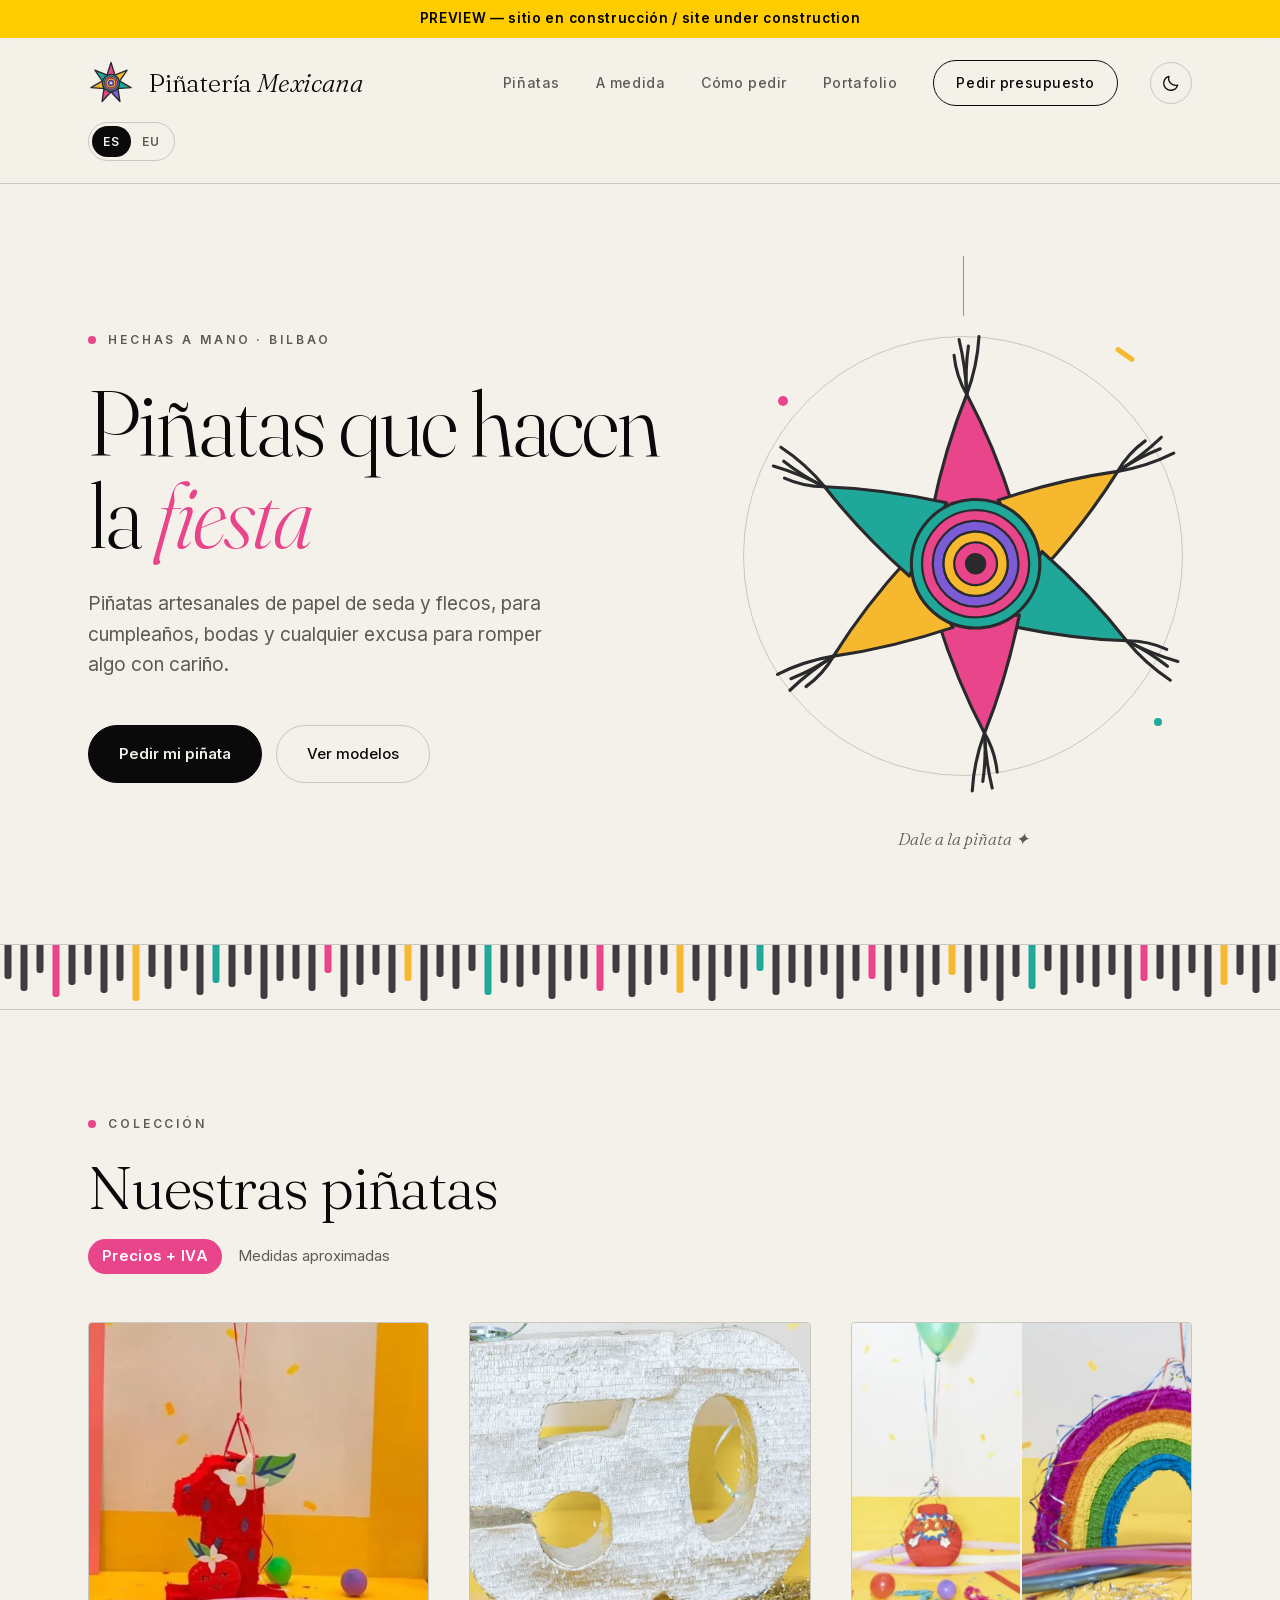
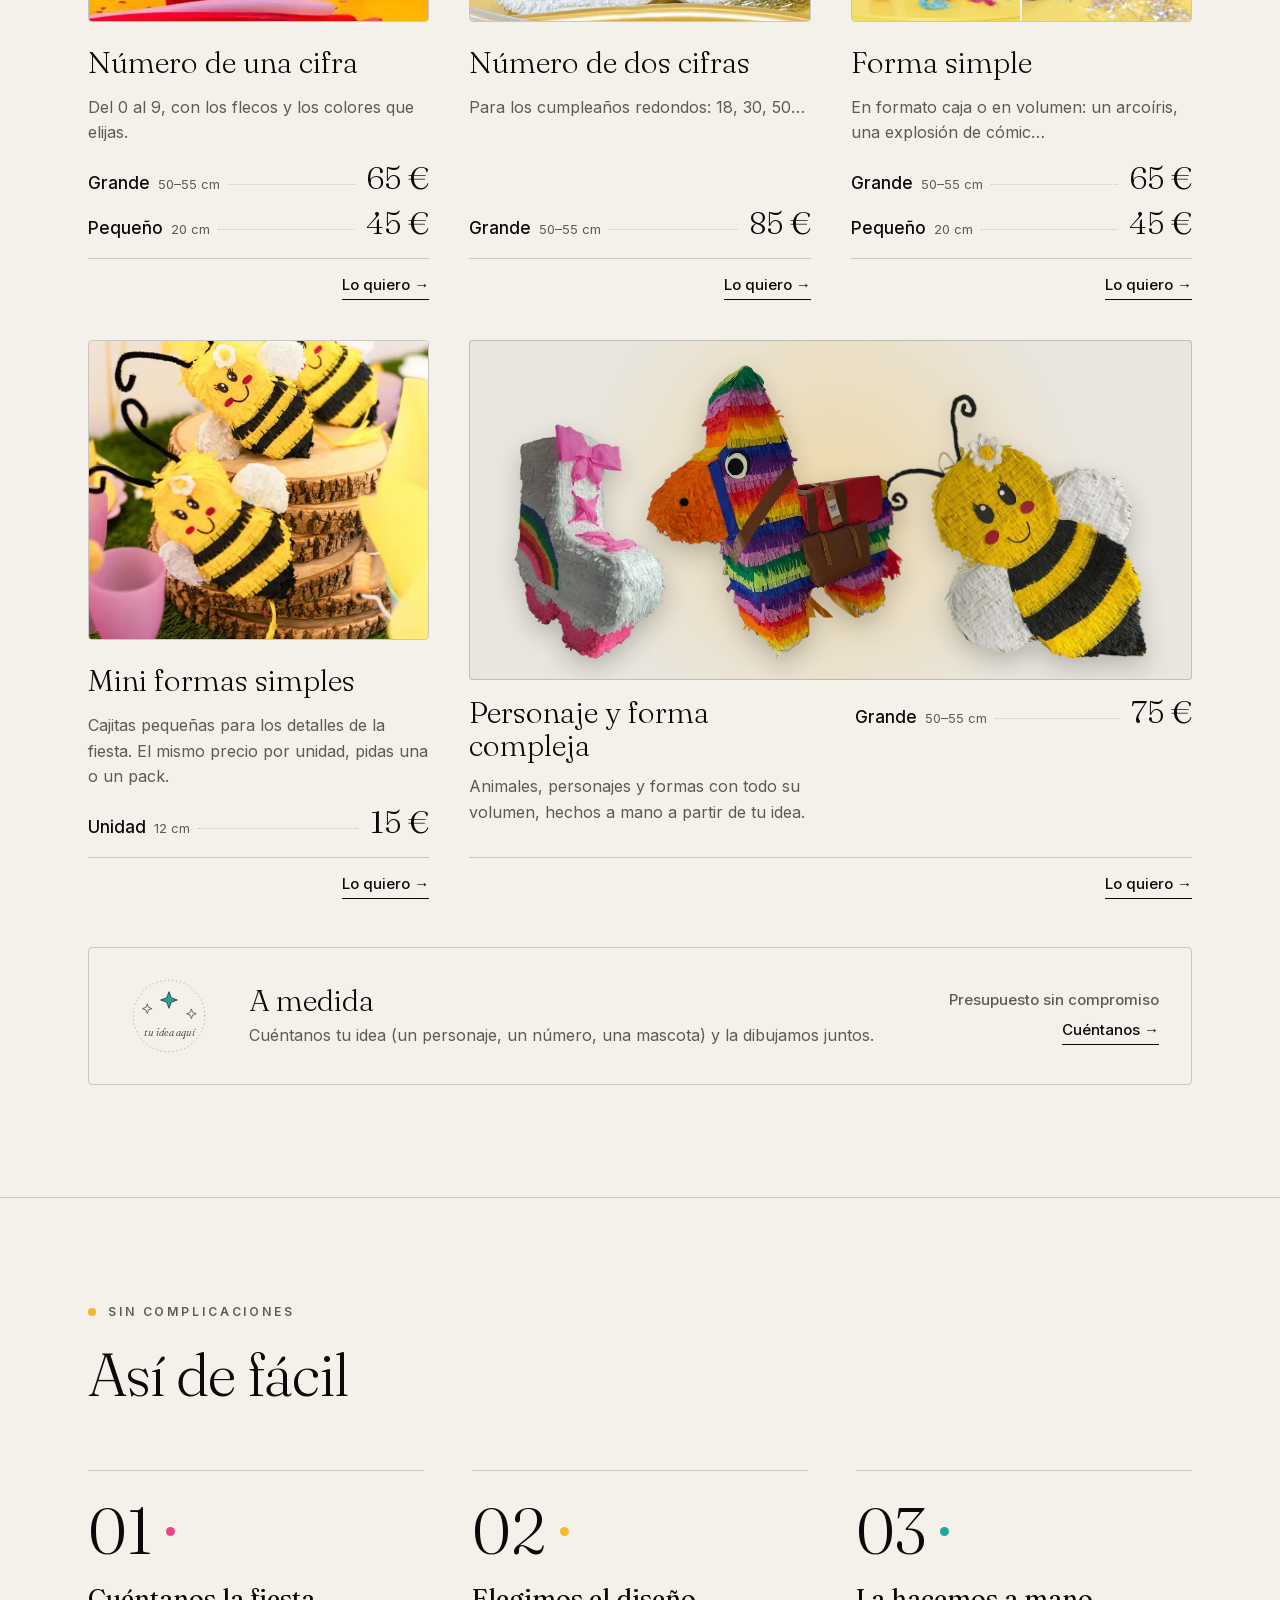
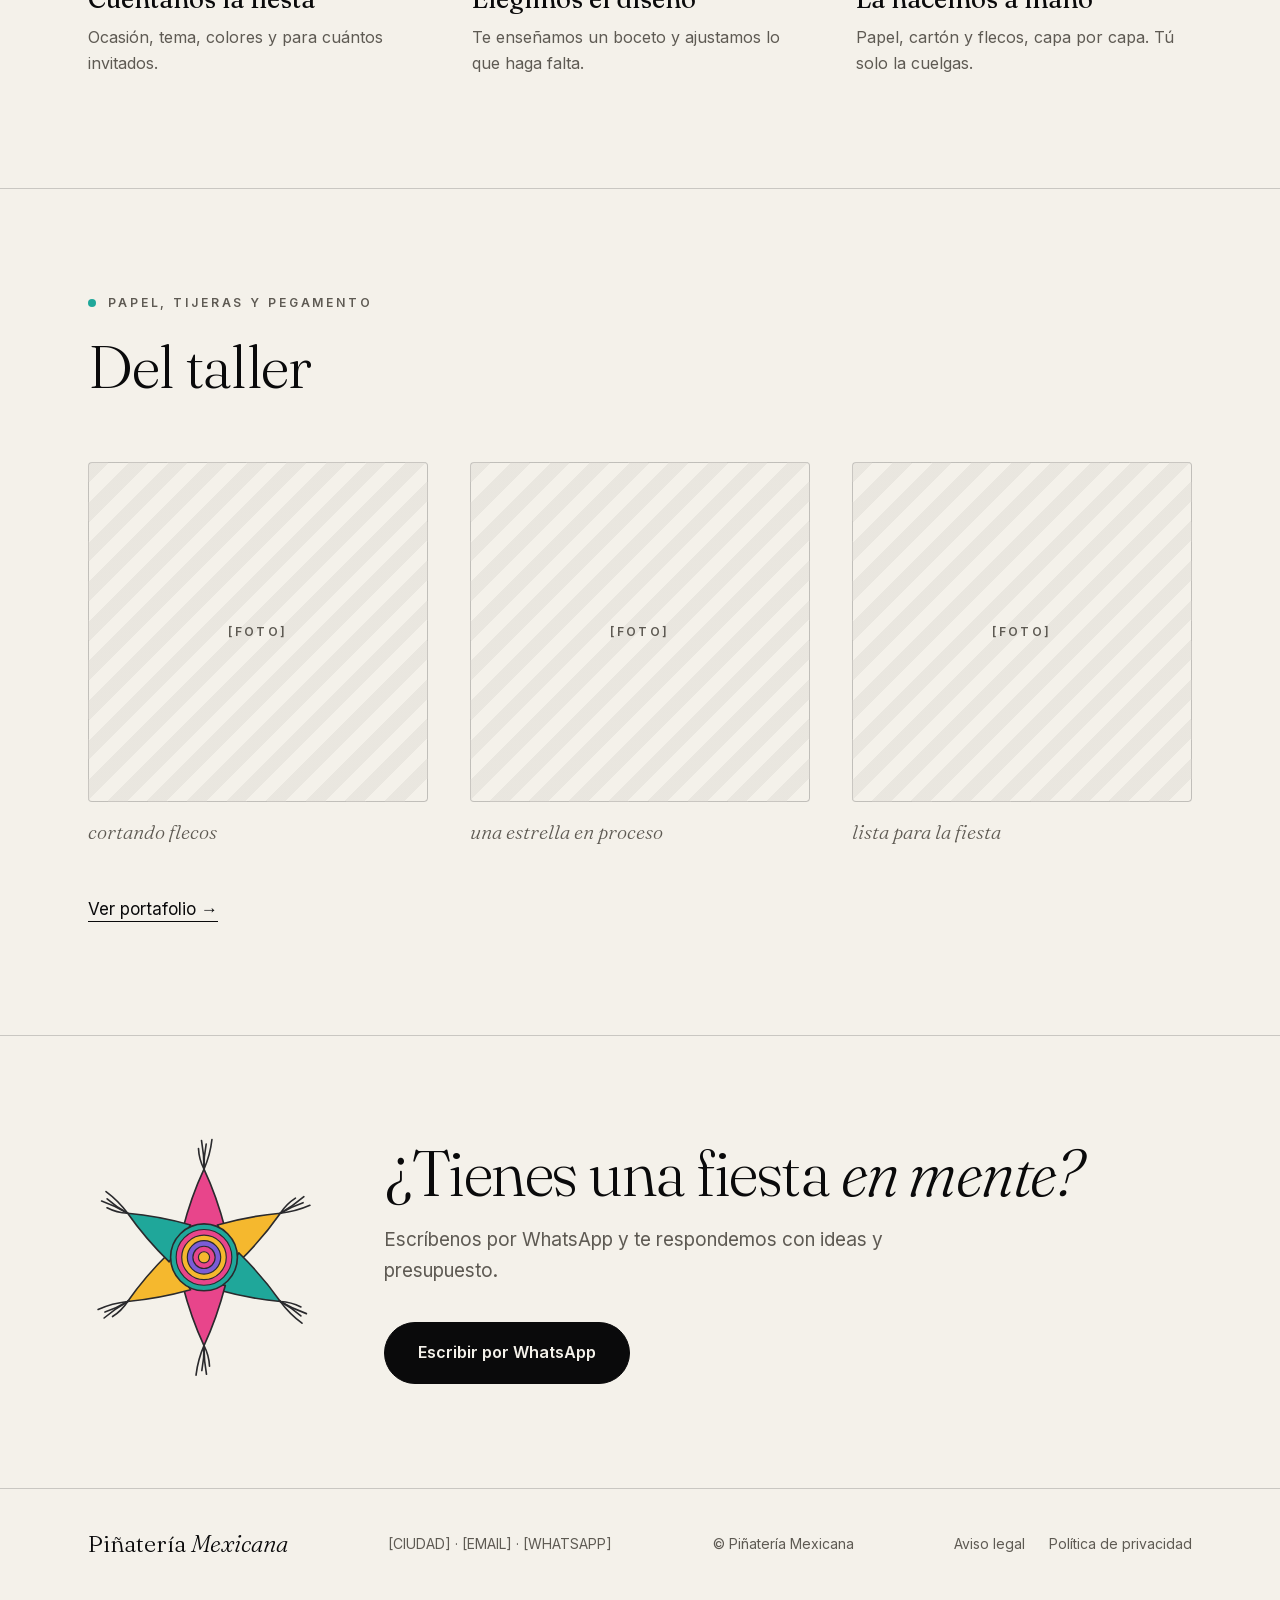
==== commit ef7aed34: "fix: keep the top-row images the same height Only the mini card's picture absorbs the row's slack; t" ====
--- a/index.html
+++ b/index.html
@@ -142,7 +142,7 @@
             </div>
           </article>
 
-          <article class="product">
+          <article class="product product--fill">
             <div class="product__art product__art--photo"><img src="img/portfolio/abejitas-1-480.webp" width="480" height="600" loading="lazy" decoding="async" alt="Tres piñatas de abeja pequeñas sobre rodajas de tronco, con rayas amarillas y negras, alas blancas y antenas rizadas." data-i18n-attr="alt:portfolio.abejitas.1.alt" /></div>
             <h3 class="product__name" data-i18n="price.mini.name">Mini formas simples</h3>
             <p class="product__desc" data-i18n="price.mini.desc">Cajitas pequeñas para los detalles de la fiesta. El mismo precio por unidad, pidas una o un pack.</p>
--- a/css/style.css
+++ b/css/style.css
@@ -479,7 +479,6 @@
   display: flex;
   flex-direction: column;
   gap: 10px;
-  min-height: 90px; /* room for two rows so single-price cards line up with the rest */
 }
 .price-list__row {
   display: flex;
@@ -686,9 +685,13 @@
 }
 
 /* price cards: 3 columns, the character card spans 2; 2 columns on tablets */
-.product--wide .product__art { height: 340px; }
+.product--wide .product__art { height: 300px; }
 
 @media (min-width: 901px) {
+  /* bottom row: the mini card's picture takes up the slack so no gap opens under its price.
+     contain: size keeps the picture's own size out of the row-height calculation */
+  .product--fill .product__art { height: auto; flex: 1 0 300px; contain: size; }
+  .product--wide .product__art { height: 340px; }
   .product--wide .product__body {
     display: grid;
     grid-template-columns: minmax(0, 1fr) minmax(0, 1fr);
@@ -713,11 +716,12 @@
   .products { grid-template-columns: minmax(0, 1fr); }
   .product--wide { grid-column: auto; }
   .price-list { min-height: 0; }
-  .product--wide .product__art { height: 220px; padding: 16px 10px 14px; }
-  .product__art--cutouts .cutout { height: auto; min-width: 0; }
-  .product__art--cutouts .cutout--skate { width: 25%; }
-  .product__art--cutouts .cutout--burro { width: 40%; }
-  .product__art--cutouts .cutout--bee   { width: 40%; }
+  /* two piñatas fit on a phone: skate and burro lead, left-aligned, and the bee peeks in from the right edge */
+  .product--wide .product__art { height: 250px; padding: 18px 0 16px 14px; justify-content: flex-start; }
+  .product__art--cutouts .cutout { flex: none; }
+  .product__art--cutouts .cutout--skate { height: 70%; width: auto; }
+  .product__art--cutouts .cutout--burro { height: 88%; width: auto; }
+  .product__art--cutouts .cutout--bee   { height: 82%; width: auto; flex: none; }
   .custom { grid-template-columns: 1fr; padding: 24px; gap: 16px; }
   .custom__foot { align-items: flex-start; }
 
--- a/css/print.css
+++ b/css/print.css
@@ -98,7 +98,8 @@
   .products { gap: 28px 24px; }
   .product { gap: 10px; }
   .product__art,
-  .product--wide .product__art { height: 262px; }
+  .product--wide .product__art,
+  .product--fill .product__art { height: 262px; flex: none; contain: none; }
   .product--wide .product__art { padding: 20px 12px 16px; }
   .product__name { margin-top: 6px; font-size: 27px; line-height: 1.12; }
   .product--wide .product__body { grid-template-rows: auto; align-items: start; }
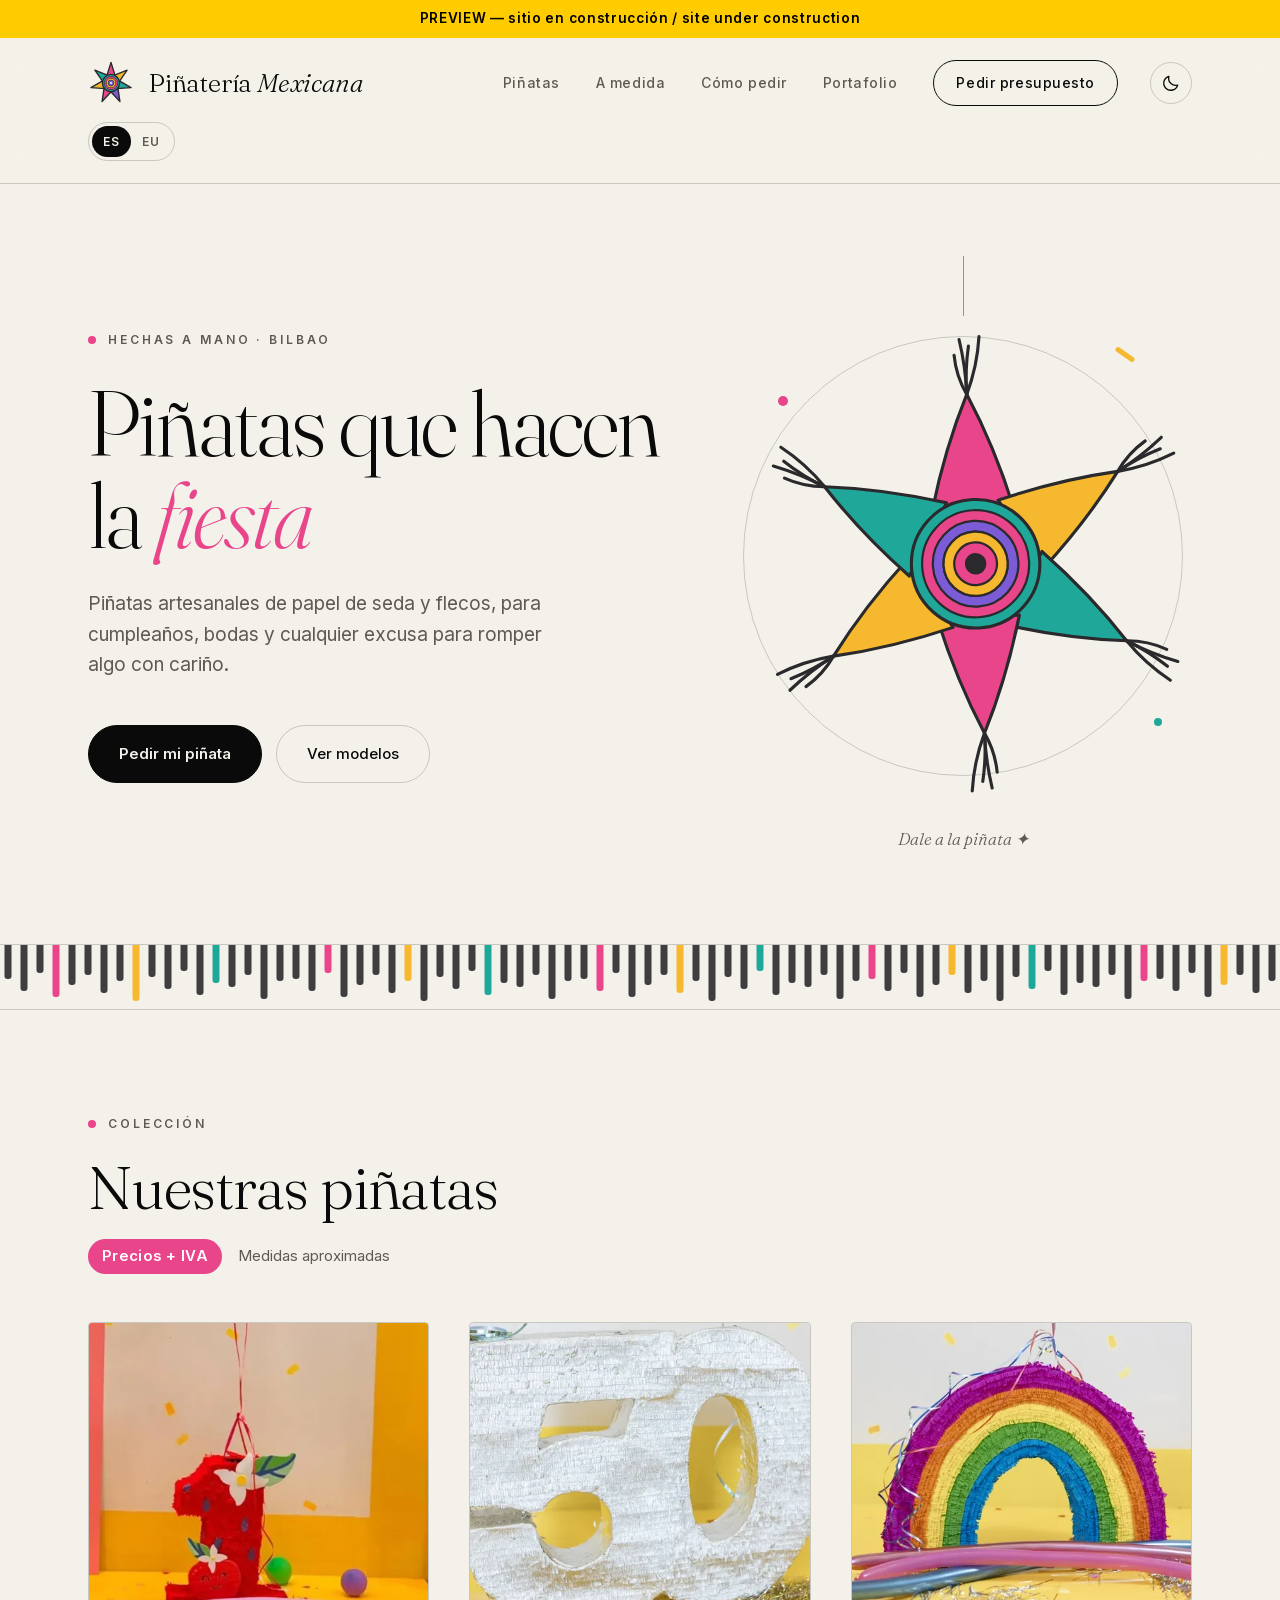
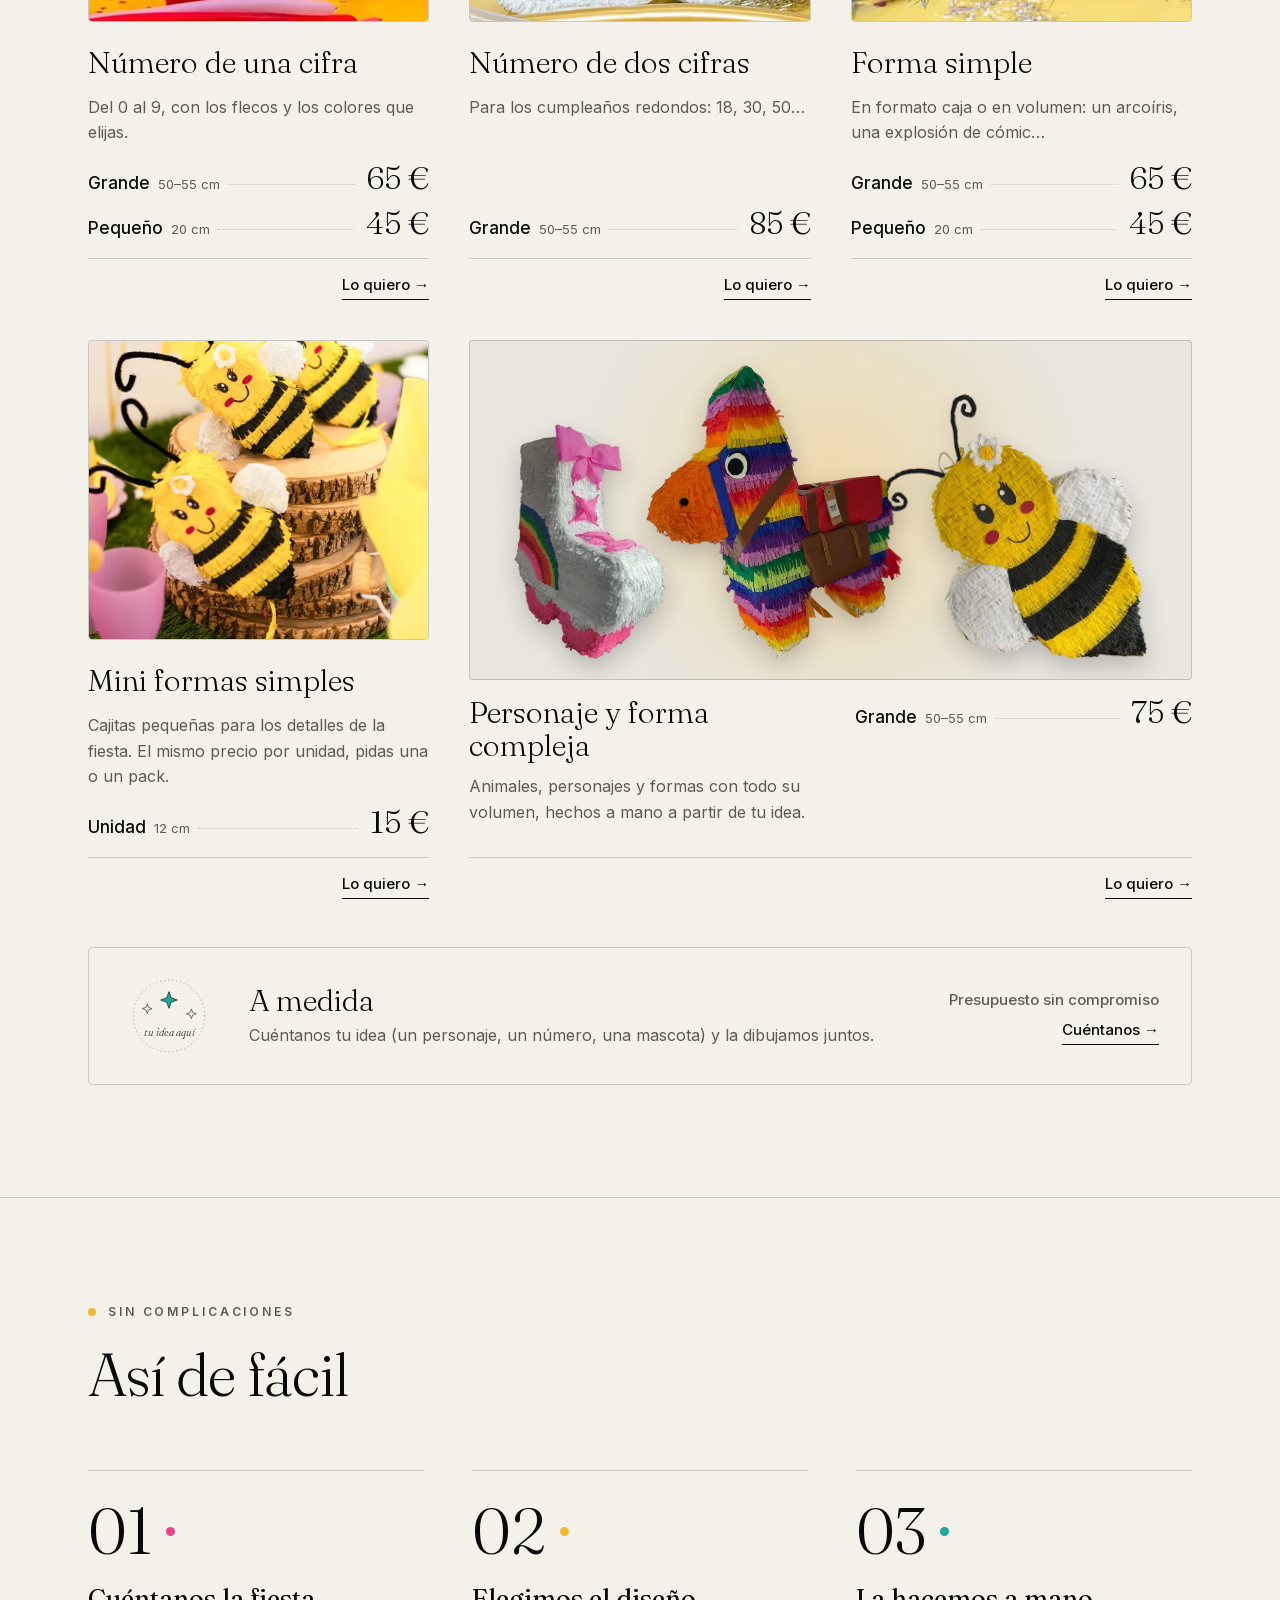
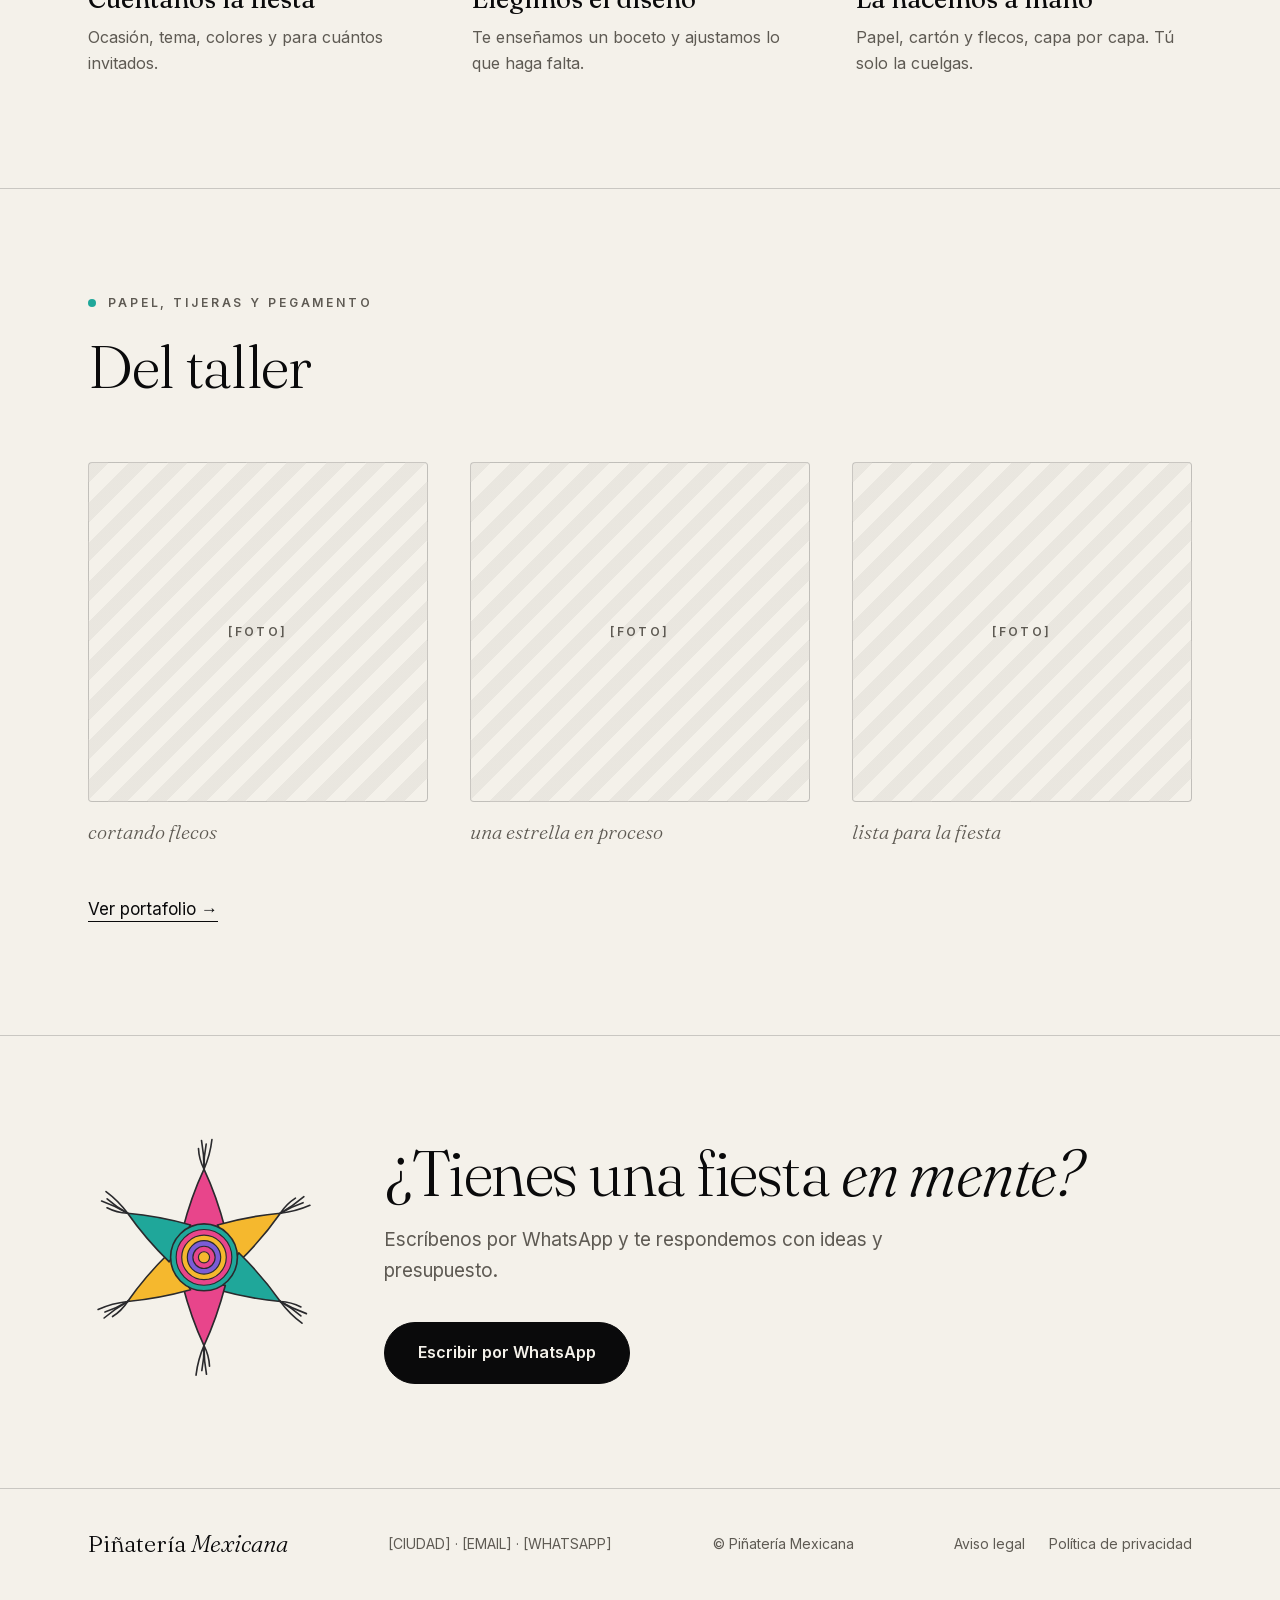
==== commit 210b4675: "fix: show only the rainbow photo on the Forma simple card Claudia wants a single rainbow image inste" ====
--- a/index.html
+++ b/index.html
@@ -127,10 +127,7 @@
           </article>
 
           <article class="product">
-            <div class="product__art product__art--photo product__art--duo">
-              <img src="img/portfolio/boom-480.webp" width="480" height="600" loading="lazy" decoding="async" alt="Piñata roja de superhéroe con un cartel «¡BOOM!», sobre el suelo de un estudio amarillo, bajo tres globos azul, rojo con lunares y verde." data-i18n-attr="alt:portfolio.boom.1.alt" />
-              <img src="img/portfolio/arcoiris-480.webp" width="480" height="600" loading="lazy" decoding="async" alt="Piñata con forma de arcoíris, con flecos morados, naranjas, amarillos, verdes y azules, sobre una mesa amarilla con globos alargados y confeti." data-i18n-attr="alt:portfolio.arcoiris.1.alt" />
-            </div>
+            <div class="product__art product__art--photo"><img src="img/portfolio/arcoiris-sq-480.webp" srcset="img/portfolio/arcoiris-sq-480.webp 480w, img/portfolio/arcoiris-sq-640.webp 640w" sizes="(min-width: 1000px) 340px, (min-width: 640px) 45vw, 100vw" width="480" height="480" loading="lazy" decoding="async" alt="Piñata con forma de arcoíris, con flecos morados, naranjas, amarillos, verdes y azules, sobre una mesa amarilla con globos alargados y confeti." data-i18n-attr="alt:portfolio.arcoiris.1.alt" /></div>
             <h3 class="product__name" data-i18n="price.simple.name">Forma simple</h3>
             <p class="product__desc" data-i18n="price.simple.desc">En formato caja o en volumen: un arcoíris, una explosión de cómic…</p>
             <ul class="price-list">
--- a/css/style.css
+++ b/css/style.css
@@ -423,8 +423,6 @@
   object-fit: cover;
   object-position: 50% 78%; /* the piñatas sit in the lower half of these studio shots */
 }
-.product__art--duo { gap: 2px; }
-.product__art--duo img { width: 50%; }
 
 /* transparent cut-outs: same warm glow + contact shadow as the portfolio covers */
 .product__art--cutouts {
